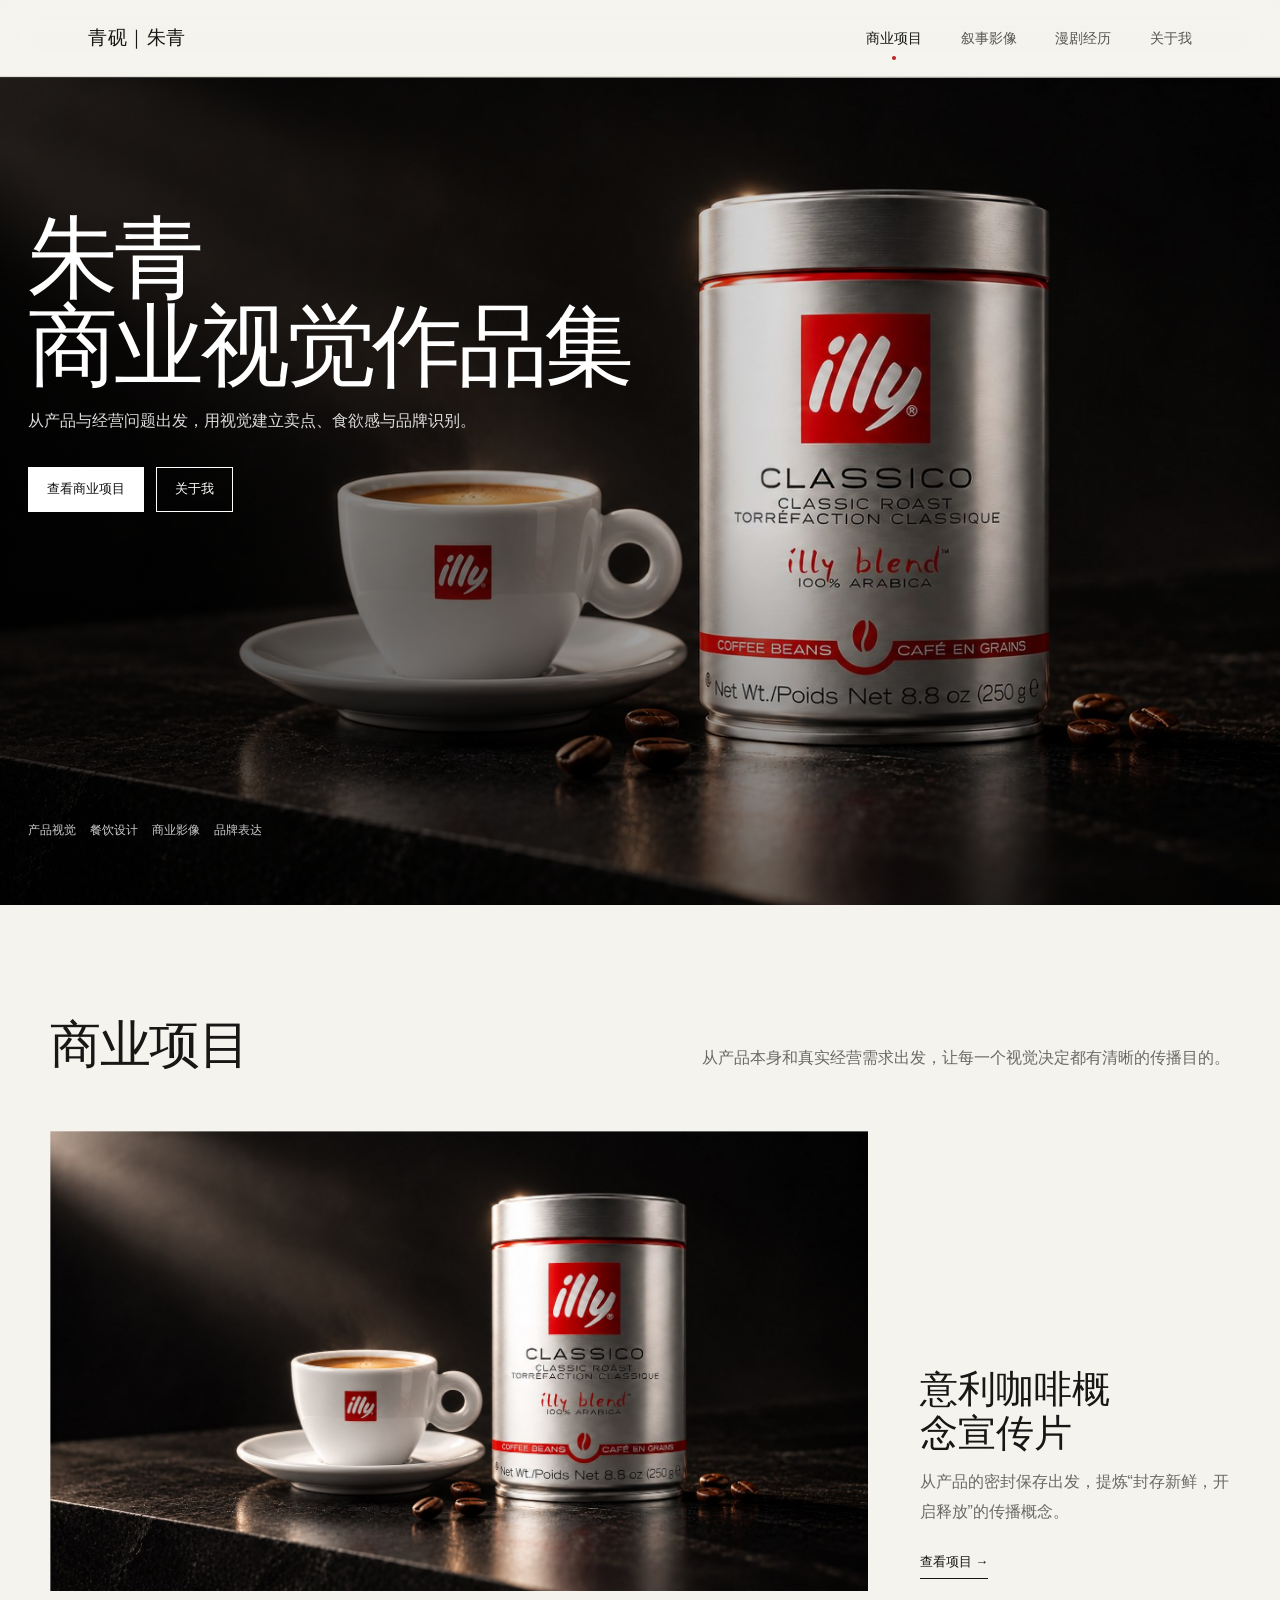
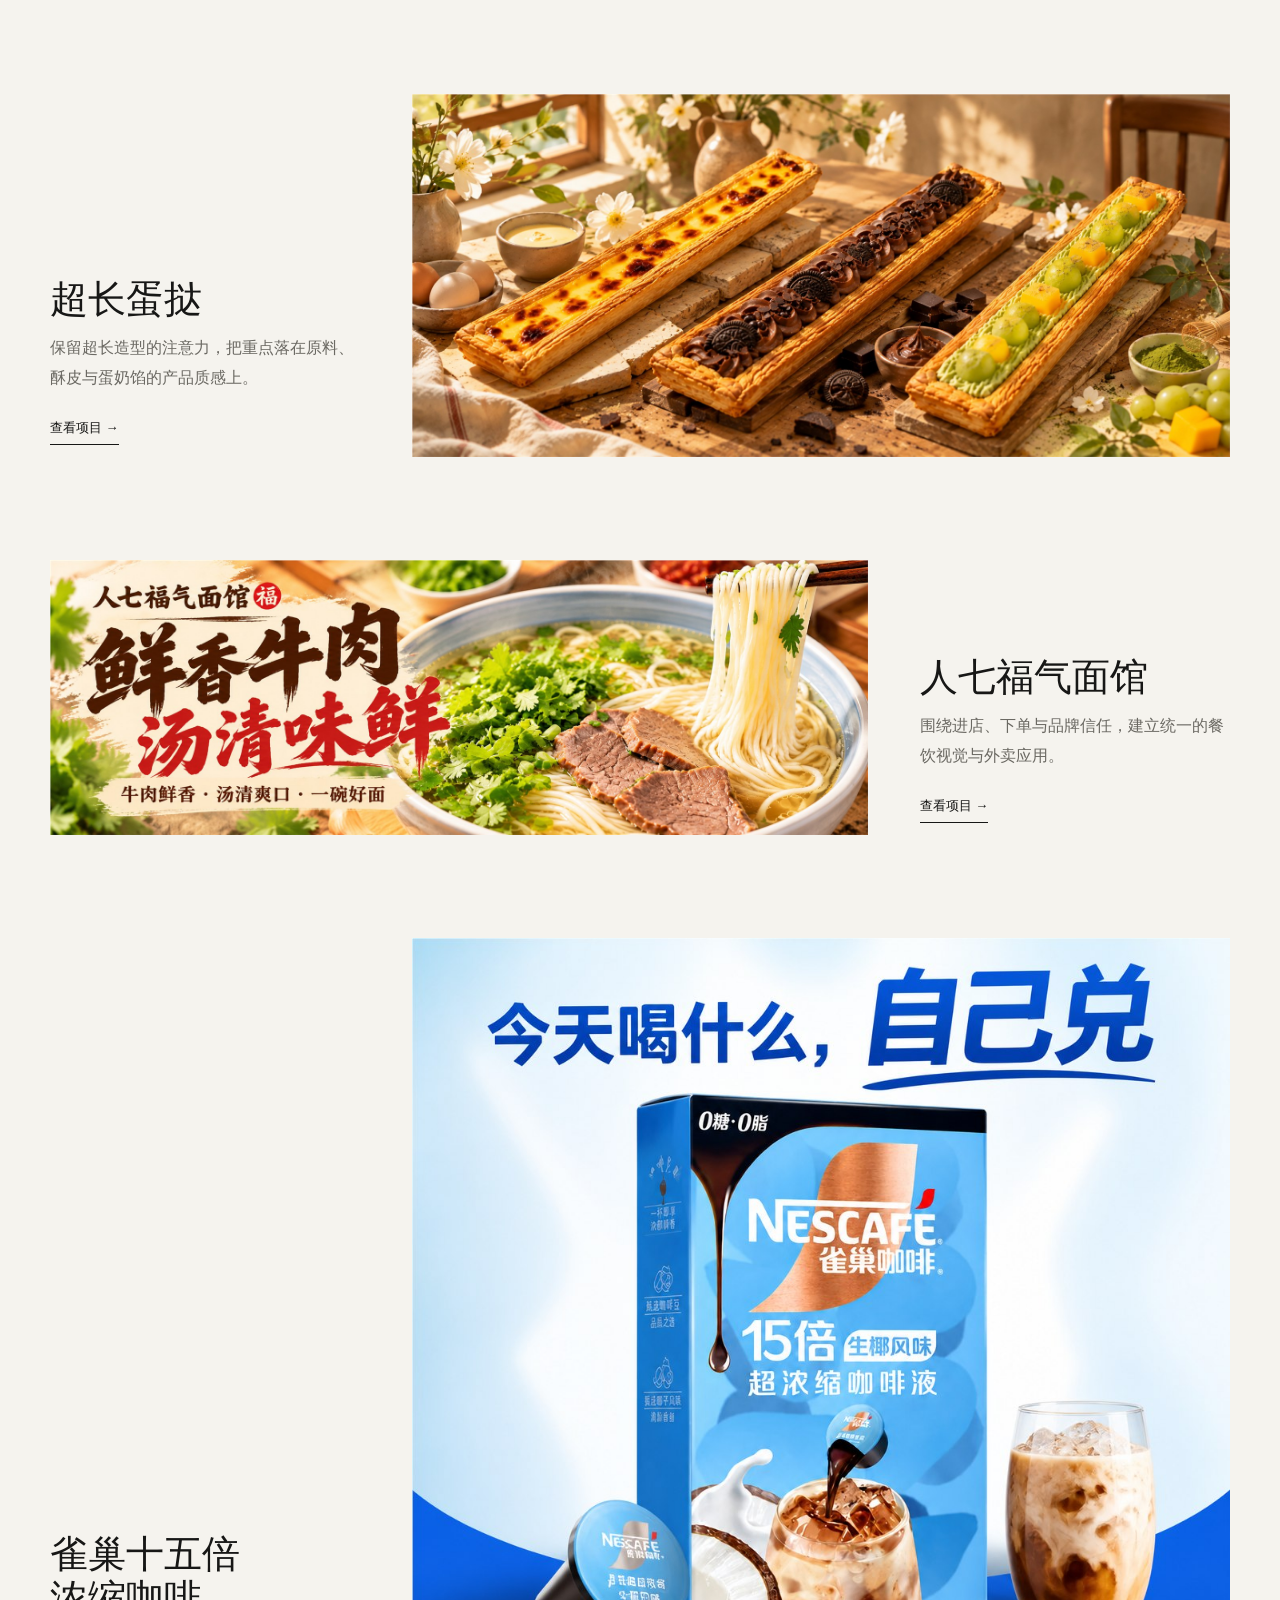
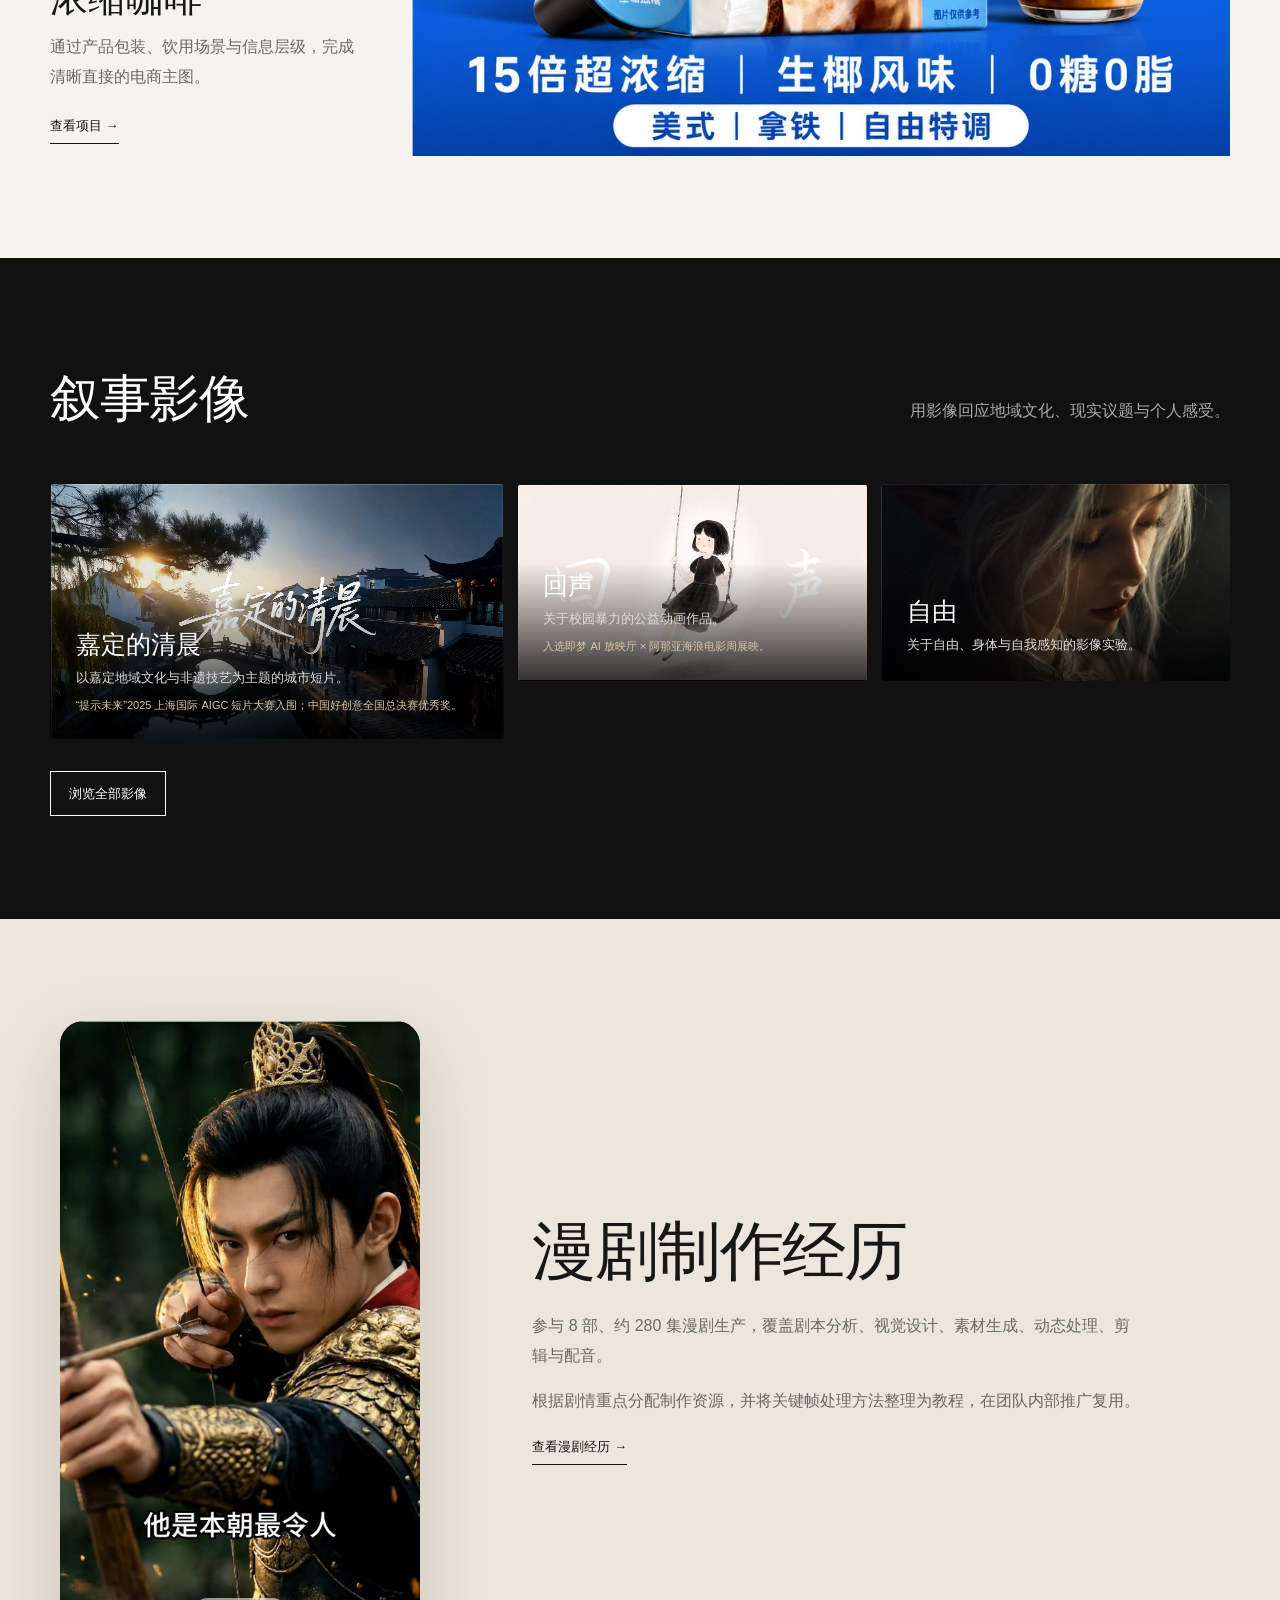
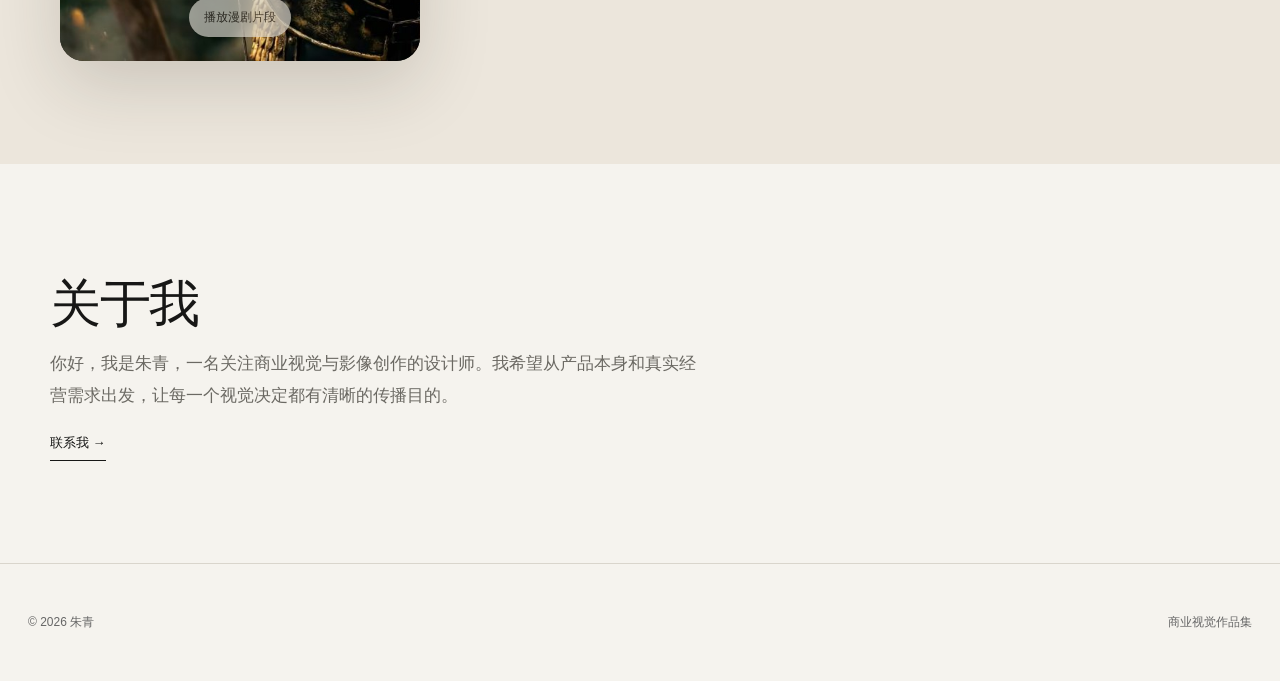
==== index.html @ 73ca5a1d "Optimize portfolio media loading and preserve full covers" ====
<!doctype html>
<html lang="zh-CN">
<head><meta charset="utf-8"><meta name="viewport" content="width=device-width,initial-scale=1"><meta name="description" content="朱青的商业视觉作品集"><title>朱青｜商业视觉作品集</title><link rel="stylesheet" href="assets/css/site.css"></head>
<body>
<header class="site-header"><nav class="nav"><a class="brand" href="index.html">青砚｜朱青</a><button class="menu-btn" aria-label="打开导航" aria-expanded="false">☰</button><div class="nav-links"><a aria-current="page" href="#work">商业项目</a><a href="films.html">叙事影像</a><a href="practice.html">漫剧经历</a><a href="about.html">关于我</a></div></nav></header>
<main>
<section class="hero"><div class="hero-media"><img src="assets/optimized/illy-hero.jpg" alt="意利咖啡概念宣传片"></div><div class="hero-inner"><div><h1>朱青<br>商业视觉作品集</h1><p>从产品与经营问题出发，用视觉建立卖点、食欲感与品牌识别。</p><div class="hero-actions"><a class="btn light" href="#work">查看商业项目</a><a class="btn" href="about.html">关于我</a></div></div><div class="hero-bottom"><div class="tags"><span>产品视觉</span><span>餐饮设计</span><span>商业影像</span><span>品牌表达</span></div></div></div></section>
<section class="section" id="work"><div class="section-inner"><div class="section-head"><div><h2>商业项目</h2></div><p class="section-intro">从产品本身和真实经营需求出发，让每一个视觉决定都有清晰的传播目的。</p></div><div class="project-list">
<article class="project-card"><a class="project-media" href="illy.html"><img src="assets/optimized/illy-hero.jpg" alt="意利咖啡概念宣传片"></a><div class="project-meta"><h3>意利咖啡概念宣传片</h3><p>从产品的密封保存出发，提炼“封存新鲜，开启释放”的传播概念。</p><a class="text-link" href="illy.html">查看项目 →</a></div></article>
<article class="project-card"><a class="project-media" href="tart.html"><img src="assets/optimized/tart-trio.jpg" alt="超长蛋挞三种口味"></a><div class="project-meta"><h3>超长蛋挞</h3><p>保留超长造型的注意力，把重点落在原料、酥皮与蛋奶馅的产品质感上。</p><a class="text-link" href="tart.html">查看项目 →</a></div></article>
<article class="project-card"><a class="project-media" href="noodle.html"><img src="assets/optimized/noodle-triptych.jpg" alt="人七福气面馆餐饮视觉"></a><div class="project-meta"><h3>人七福气面馆</h3><p>围绕进店、下单与品牌信任，建立统一的餐饮视觉与外卖应用。</p><a class="text-link" href="noodle.html">查看项目 →</a></div></article>
<article class="project-card"><a class="project-media" href="nescafe.html"><img src="assets/optimized/nescafe-final.jpg" alt="雀巢十五倍浓缩咖啡电商视觉"></a><div class="project-meta"><h3>雀巢十五倍浓缩咖啡</h3><p>通过产品包装、饮用场景与信息层级，完成清晰直接的电商主图。</p><a class="text-link" href="nescafe.html">查看项目 →</a></div></article>
</div></div></section>
<section class="section dark-section"><div class="section-inner"><div class="section-head"><div><h2>叙事影像</h2></div><p class="section-intro">用影像回应地域文化、现实议题与个人感受。</p></div><div class="film-grid">
<a class="film-card" href="jiading.html"><img src="assets/optimized/jiading-cover.jpg" alt="嘉定的清晨"><div class="film-copy"><h3>嘉定的清晨</h3><p>以嘉定地域文化与非遗技艺为主题的城市短片。</p><small>“提示未来”2025 上海国际 AIGC 短片大赛入围；中国好创意全国总决赛优秀奖。</small></div></a>
<a class="film-card" href="echo.html"><img src="assets/optimized/echo-cover.jpg" alt="回声"><div class="film-copy"><h3>回声</h3><p>关于校园暴力的公益动画作品。</p><small>入选即梦 AI 放映厅 × 阿那亚海浪电影周展映。</small></div></a>
<a class="film-card" href="freedom.html"><img src="assets/optimized/freedom-cover.jpg" alt="自由"><div class="film-copy"><h3>自由</h3><p>关于自由、身体与自我感知的影像实验。</p></div></a>
</div><div class="section-action"><a class="btn" href="films.html">浏览全部影像</a></div></div></section>
<section class="section drama-feature"><div class="section-inner drama-layout"><div class="vertical-video-card"><video preload="none" playsinline poster="assets/optimized/drama-poster.jpg" tabindex="0" role="button" aria-label="播放或暂停漫剧片段"><source src="assets/video/jiuzhou-demo.mp4" type="video/mp4"></video><span class="play-cue">播放漫剧片段</span></div><div class="drama-copy"><h2>漫剧制作经历</h2><p>参与 8 部、约 280 集漫剧生产，覆盖剧本分析、视觉设计、素材生成、动态处理、剪辑与配音。</p><p>根据剧情重点分配制作资源，并将关键帧处理方法整理为教程，在团队内部推广复用。</p><a class="text-link" href="practice.html">查看漫剧经历 →</a></div></div></section>
<section class="section about-teaser"><div class="section-inner"><h2>关于我</h2><p>你好，我是朱青，一名关注商业视觉与影像创作的设计师。我希望从产品本身和真实经营需求出发，让每一个视觉决定都有清晰的传播目的。</p><a class="text-link" href="about.html">联系我 →</a></div></section>
</main>
<footer class="site-footer"><div class="footer-inner"><span>© <span data-year></span> 朱青</span><span>商业视觉作品集</span></div></footer><script src="assets/js/site.js"></script>
</body></html>
---- assets/css/site.css ----
:root{--ink:#171716;--muted:#6b6963;--paper:#f5f3ee;--white:#fff;--line:#d9d5cc;--red:#ba1f24;--dark:#101010;--max:1360px;--serif:"Songti SC","Noto Serif SC",Georgia,serif;--sans:Inter,"Noto Sans SC","Microsoft YaHei",sans-serif}*{box-sizing:border-box}html{scroll-behavior:smooth}body{margin:0;background:var(--paper);color:var(--ink);font-family:var(--sans);line-height:1.65}img,video{display:block;max-width:100%}a{color:inherit;text-decoration:none}button{font:inherit}.site-header{position:sticky;top:0;z-index:50;background:rgba(245,243,238,.92);backdrop-filter:blur(14px);border-bottom:1px solid rgba(217,213,204,.8)}.nav{max-width:var(--max);height:72px;margin:auto;padding:0 28px;display:flex;align-items:center;justify-content:space-between}.brand{font-family:var(--serif);font-size:18px;letter-spacing:.02em}.nav-links{display:flex;align-items:center;gap:28px;font-size:13px}.nav-links a{color:#57554f}.nav-links a:hover,.nav-links a[aria-current=page]{color:var(--ink)}.menu-btn{display:none;border:0;background:none;font-size:22px}.hero{min-height:calc(100vh - 72px);position:relative;background:var(--dark);color:#fff;overflow:hidden}.hero-media{position:absolute;inset:0}.hero-media img{width:100%;height:100%;object-fit:cover}.hero-media:after{content:"";position:absolute;inset:0;background:linear-gradient(90deg,rgba(0,0,0,.76),rgba(0,0,0,.08) 68%),linear-gradient(0deg,rgba(0,0,0,.5),transparent 46%)}.hero-inner{position:relative;z-index:2;max-width:var(--max);min-height:calc(100vh - 72px);margin:auto;padding:120px 28px 64px;display:flex;flex-direction:column;justify-content:space-between}.eyebrow{font-size:11px;letter-spacing:.2em;text-transform:uppercase}.hero h1{max-width:760px;margin:18px 0 16px;font:500 clamp(46px,7vw,96px)/.98 var(--serif);letter-spacing:-.045em}.hero p{max-width:550px;margin:0;color:#ddd;font-size:16px}.hero-actions{display:flex;gap:12px;margin-top:32px}.btn{display:inline-flex;align-items:center;justify-content:center;min-height:45px;padding:0 18px;border:1px solid currentColor;font-size:13px}.btn.light{background:#fff;color:#111;border-color:#fff}.btn:hover{opacity:.78}.hero-bottom{display:flex;justify-content:space-between;align-items:end;gap:24px}.tags{display:flex;gap:14px;flex-wrap:wrap;color:#ccc;font-size:12px}.scroll-note{font-size:11px;letter-spacing:.16em}.section{padding:110px 28px}.section-inner{max-width:var(--max);margin:auto}.section-head{display:flex;justify-content:space-between;gap:30px;align-items:end;margin-bottom:48px}.section-kicker{font-size:11px;letter-spacing:.18em;text-transform:uppercase;color:var(--red)}.section h2{margin:10px 0 0;font:500 clamp(32px,4vw,58px)/1.08 var(--serif);letter-spacing:-.025em}.section-intro{max-width:520px;margin:0;color:var(--muted)}.project-list{display:grid;gap:80px}.project-card{display:grid;grid-template-columns:minmax(0,1.45fr) minmax(260px,.55fr);gap:34px;align-items:end}.project-card:nth-child(even){grid-template-columns:minmax(260px,.55fr) minmax(0,1.45fr)}.project-card:nth-child(even) .project-media{order:2}.project-media{position:relative;aspect-ratio:16/9;overflow:hidden;background:#ddd}.project-media img{width:100%;height:100%;object-fit:cover;transition:transform .7s ease}.project-card:hover img{transform:scale(1.018)}.project-meta{padding-bottom:12px}.project-num{font-size:12px;color:var(--red)}.project-meta h3{margin:10px 0 12px;font:500 clamp(27px,3vw,44px)/1.05 var(--serif)}.project-meta p{margin:0 0 20px;color:var(--muted)}.text-link{font-size:13px;border-bottom:1px solid;padding-bottom:4px}.dark-section{background:#111;color:#fff}.dark-section .section-intro,.dark-section .project-meta p{color:#aaa}.film-grid{display:grid;grid-template-columns:1.3fr 1fr 1fr;gap:14px}.film-card{position:relative;min-height:420px;overflow:hidden;background:#222}.film-card img{width:100%;height:100%;object-fit:cover;transition:transform .7s}.film-card:hover img{transform:scale(1.025)}.film-card:after{content:"";position:absolute;inset:0;background:linear-gradient(0deg,rgba(0,0,0,.8),transparent 60%)}.film-copy{position:absolute;z-index:2;left:24px;right:24px;bottom:22px}.film-copy span{font-size:10px;letter-spacing:.14em;color:#ccc}.film-copy h3{margin:7px 0 0;font:500 25px var(--serif)}.utility-grid{display:grid;grid-template-columns:1fr 1fr 1fr;gap:18px}.utility-card{min-height:280px;padding:30px;background:#fff;border:1px solid var(--line);display:flex;flex-direction:column;justify-content:space-between}.utility-card b{font-size:11px;color:var(--red);letter-spacing:.14em}.utility-card h3{font:500 28px/1.15 var(--serif);margin:18px 0}.utility-card p{color:var(--muted);font-size:14px}.site-footer{padding:48px 28px;border-top:1px solid var(--line)}.footer-inner{max-width:var(--max);margin:auto;display:flex;justify-content:space-between;gap:20px;color:#666;font-size:12px}.page-hero{padding:100px 28px 70px}.page-hero-inner{max-width:var(--max);margin:auto}.back{font-size:12px;color:var(--muted)}.page-hero h1{max-width:1000px;margin:28px 0 20px;font:500 clamp(46px,7vw,100px)/.96 var(--serif);letter-spacing:-.045em}.page-lead{max-width:700px;color:var(--muted);font-size:17px}.page-meta{display:flex;gap:30px;flex-wrap:wrap;margin-top:38px;padding-top:22px;border-top:1px solid var(--line);font-size:12px}.cover{max-width:var(--max);margin:0 auto 90px;padding:0 28px}.cover img{width:100%;max-height:82vh;object-fit:cover}.video-wrap{position:relative;background:#080808}.video-wrap video{width:100%;max-height:82vh;background:#000}.video-note{padding:12px 0;color:var(--muted);font-size:12px}.content{max-width:1120px;margin:auto;padding:0 28px 110px}.content-block{margin:0 0 90px}.content-block h2{margin:0 0 20px;font:500 clamp(28px,3vw,44px)/1.1 var(--serif)}.content-block>p{max-width:720px;color:var(--muted)}.image-wide{width:100%;margin-top:30px}.image-wide img{width:100%;height:auto}.image-grid{display:grid;grid-template-columns:1fr 1fr;gap:16px;margin-top:30px}.image-grid.three{grid-template-columns:repeat(3,1fr)}.image-grid figure{margin:0;background:#ebe8e1}.image-grid img{width:100%;height:100%;object-fit:cover}.image-grid figcaption{padding:10px 12px;color:#666;font-size:11px;background:var(--paper)}.portrait-grid img{aspect-ratio:3/4}.square-grid img{aspect-ratio:1}.mock-label{display:inline-block;margin:20px 0 0;padding:7px 10px;background:#ede7dc;color:#5a5144;font-size:11px}.showcase img{width:100%;height:auto}.project-nav{display:grid;grid-template-columns:1fr 1fr;border-top:1px solid var(--line)}.project-nav a{padding:32px 28px}.project-nav a:last-child{text-align:right;border-left:1px solid var(--line)}.project-nav small{display:block;color:var(--muted)}.project-nav strong{font:500 22px var(--serif)}.statement{padding:64px;background:#111;color:#fff}.statement p{max-width:850px;margin:0;font:500 clamp(28px,4vw,54px)/1.25 var(--serif)}.process-list{counter-reset:step}.process-step{counter-increment:step;display:grid;grid-template-columns:90px 1fr 1fr;gap:24px;padding:30px 0;border-top:1px solid var(--line)}.process-step:before{content:"0" counter(step);color:var(--red);font-size:12px}.process-step h3{margin:0;font:500 25px var(--serif)}.process-step p{margin:0;color:var(--muted)}.about-grid{display:grid;grid-template-columns:1.2fr .8fr;gap:80px}.contact-list{margin:0;padding:0;list-style:none}.contact-list li{padding:14px 0;border-top:1px solid var(--line);display:flex;justify-content:space-between;gap:20px}.qr{max-width:180px;margin-top:24px}.notice{padding:14px 16px;border-left:3px solid var(--red);background:#eee9df;color:#5d574e;font-size:13px}.lightbox{display:none;position:fixed;inset:0;z-index:100;background:rgba(0,0,0,.92);padding:34px;align-items:center;justify-content:center}.lightbox.open{display:flex}.lightbox img{max-width:95vw;max-height:90vh}.lightbox button{position:absolute;top:18px;right:24px;border:0;background:none;color:#fff;font-size:34px}.zoomable{cursor:zoom-in}.error-message{display:none;padding:24px;color:#fff;background:#511}.error-message.show{display:block}@media(max-width:900px){.nav{height:62px;padding:0 18px}.menu-btn{display:block}.nav-links{display:none;position:absolute;top:62px;left:0;right:0;padding:20px;background:var(--paper);border-bottom:1px solid var(--line);flex-direction:column;align-items:flex-start}.nav-links.open{display:flex}.hero,.hero-inner{min-height:calc(100svh - 62px)}.hero-inner{padding:82px 20px 32px}.hero h1{font-size:50px}.hero-bottom{align-items:flex-start;flex-direction:column}.section{padding:72px 20px}.section-head{display:block}.section-intro{margin-top:20px}.project-card,.project-card:nth-child(even){grid-template-columns:1fr;gap:18px}.project-card:nth-child(even) .project-media{order:0}.film-grid{grid-template-columns:1fr}.film-card{min-height:330px}.utility-grid{grid-template-columns:1fr}.page-hero{padding:66px 20px 48px}.page-hero h1{font-size:54px}.cover{padding:0 20px;margin-bottom:60px}.content{padding:0 20px 80px}.image-grid,.image-grid.three{grid-template-columns:1fr}.statement{padding:42px 24px}.process-step{grid-template-columns:48px 1fr}.process-step p{grid-column:2}.about-grid{grid-template-columns:1fr;gap:40px}.project-nav a{padding:24px 20px}.footer-inner{display:block}.footer-inner span{display:block;margin-top:8px}}
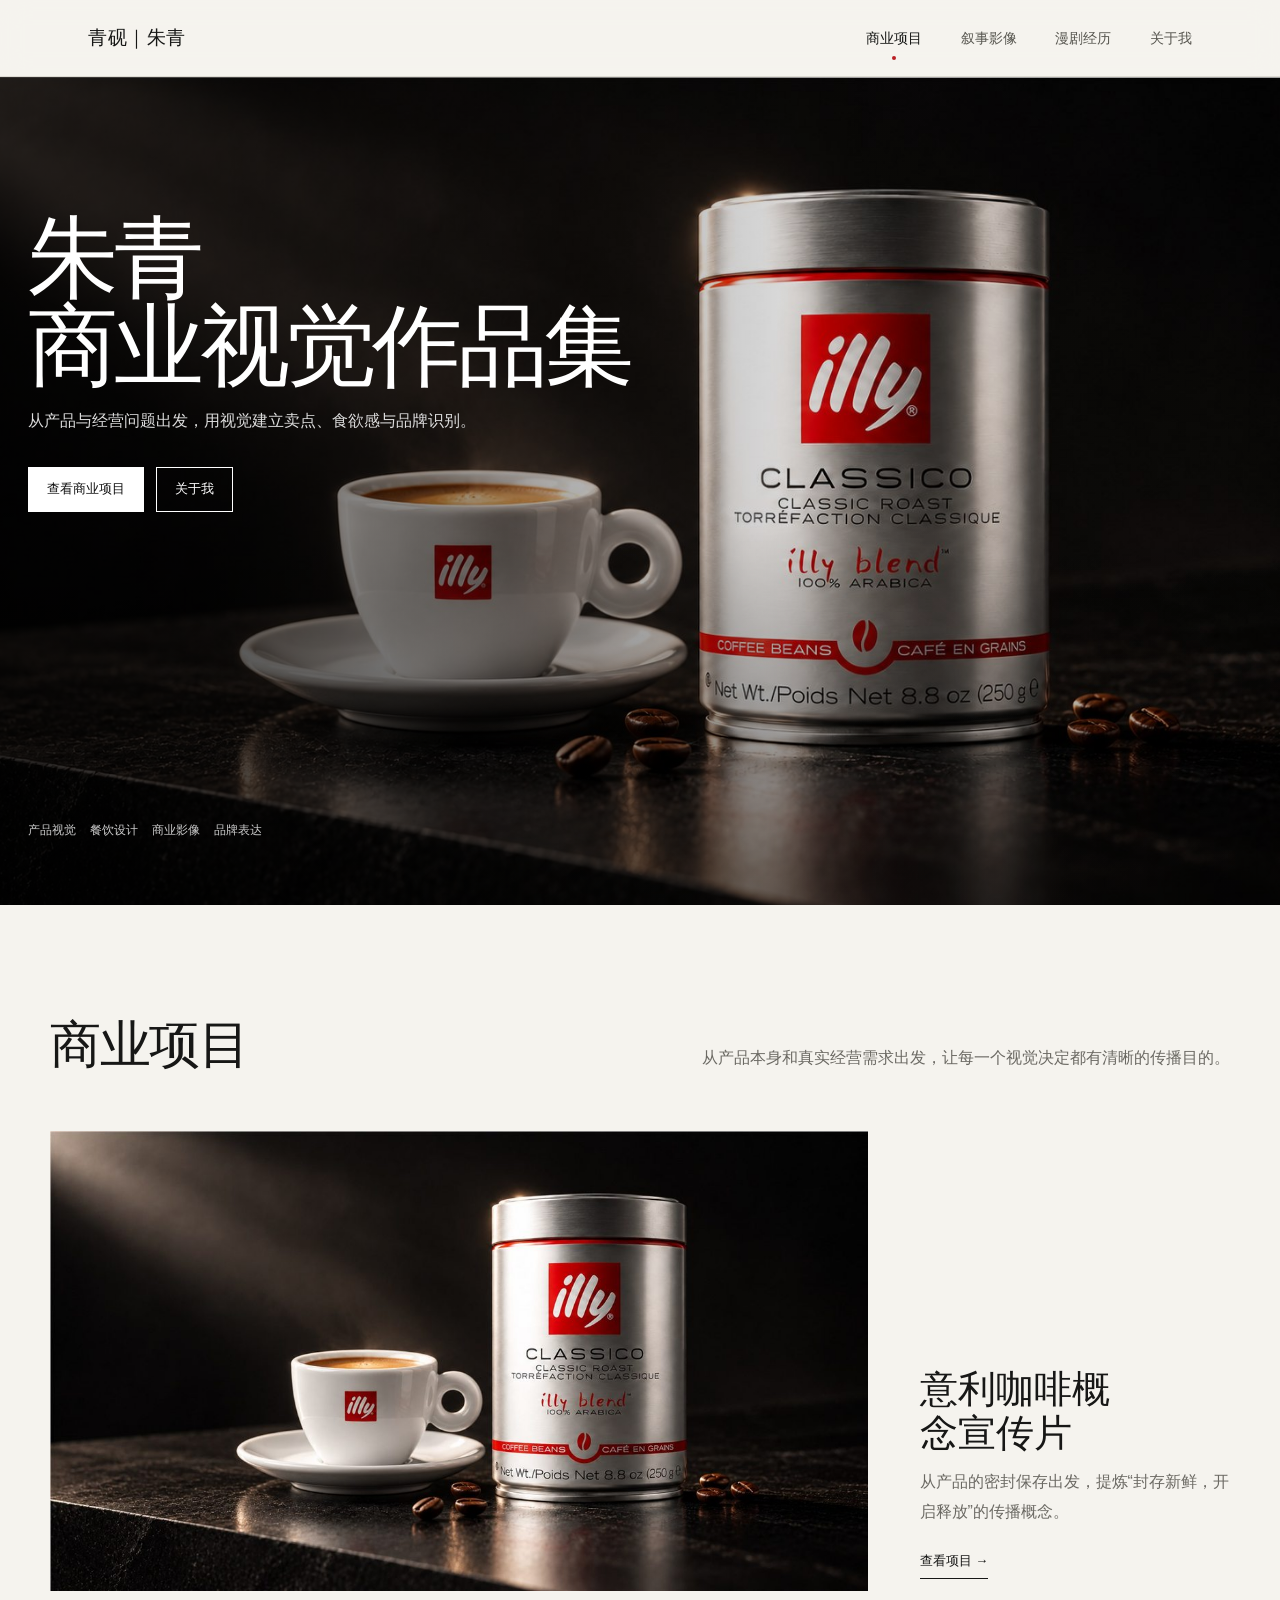
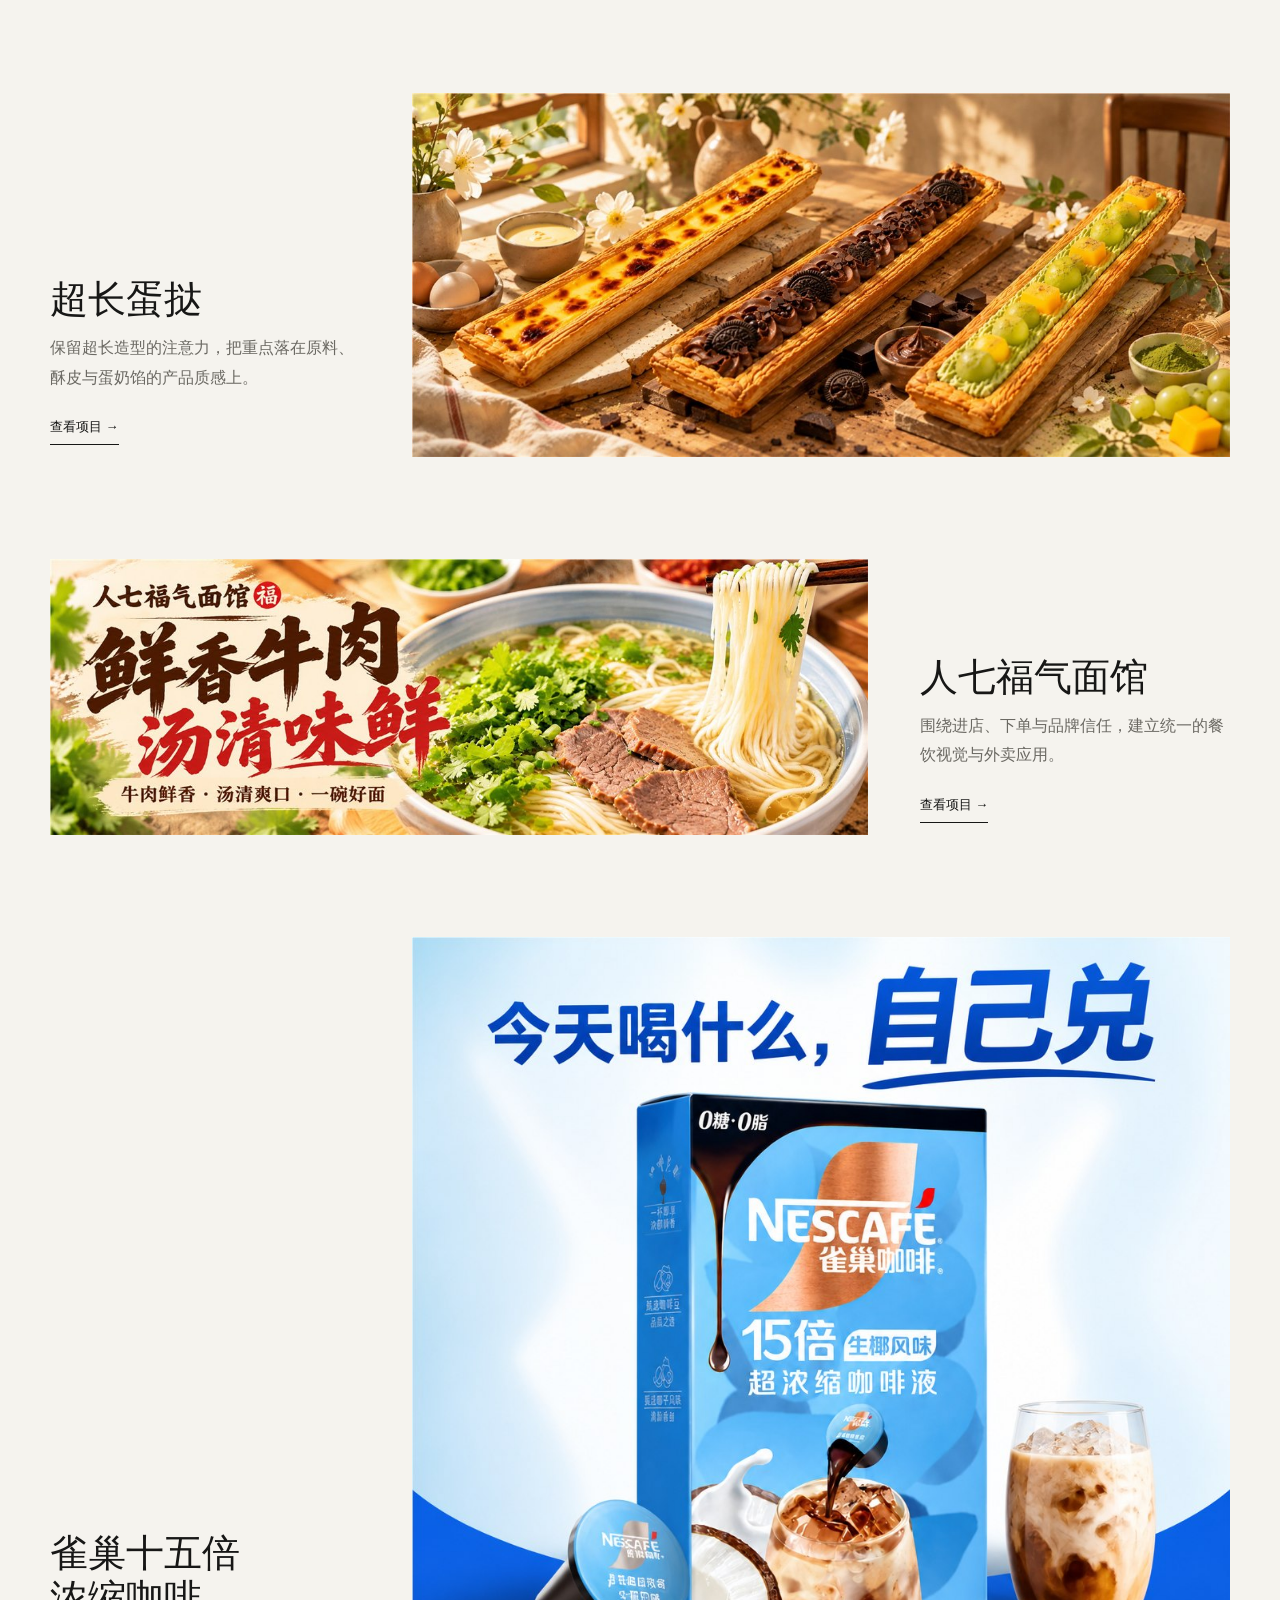
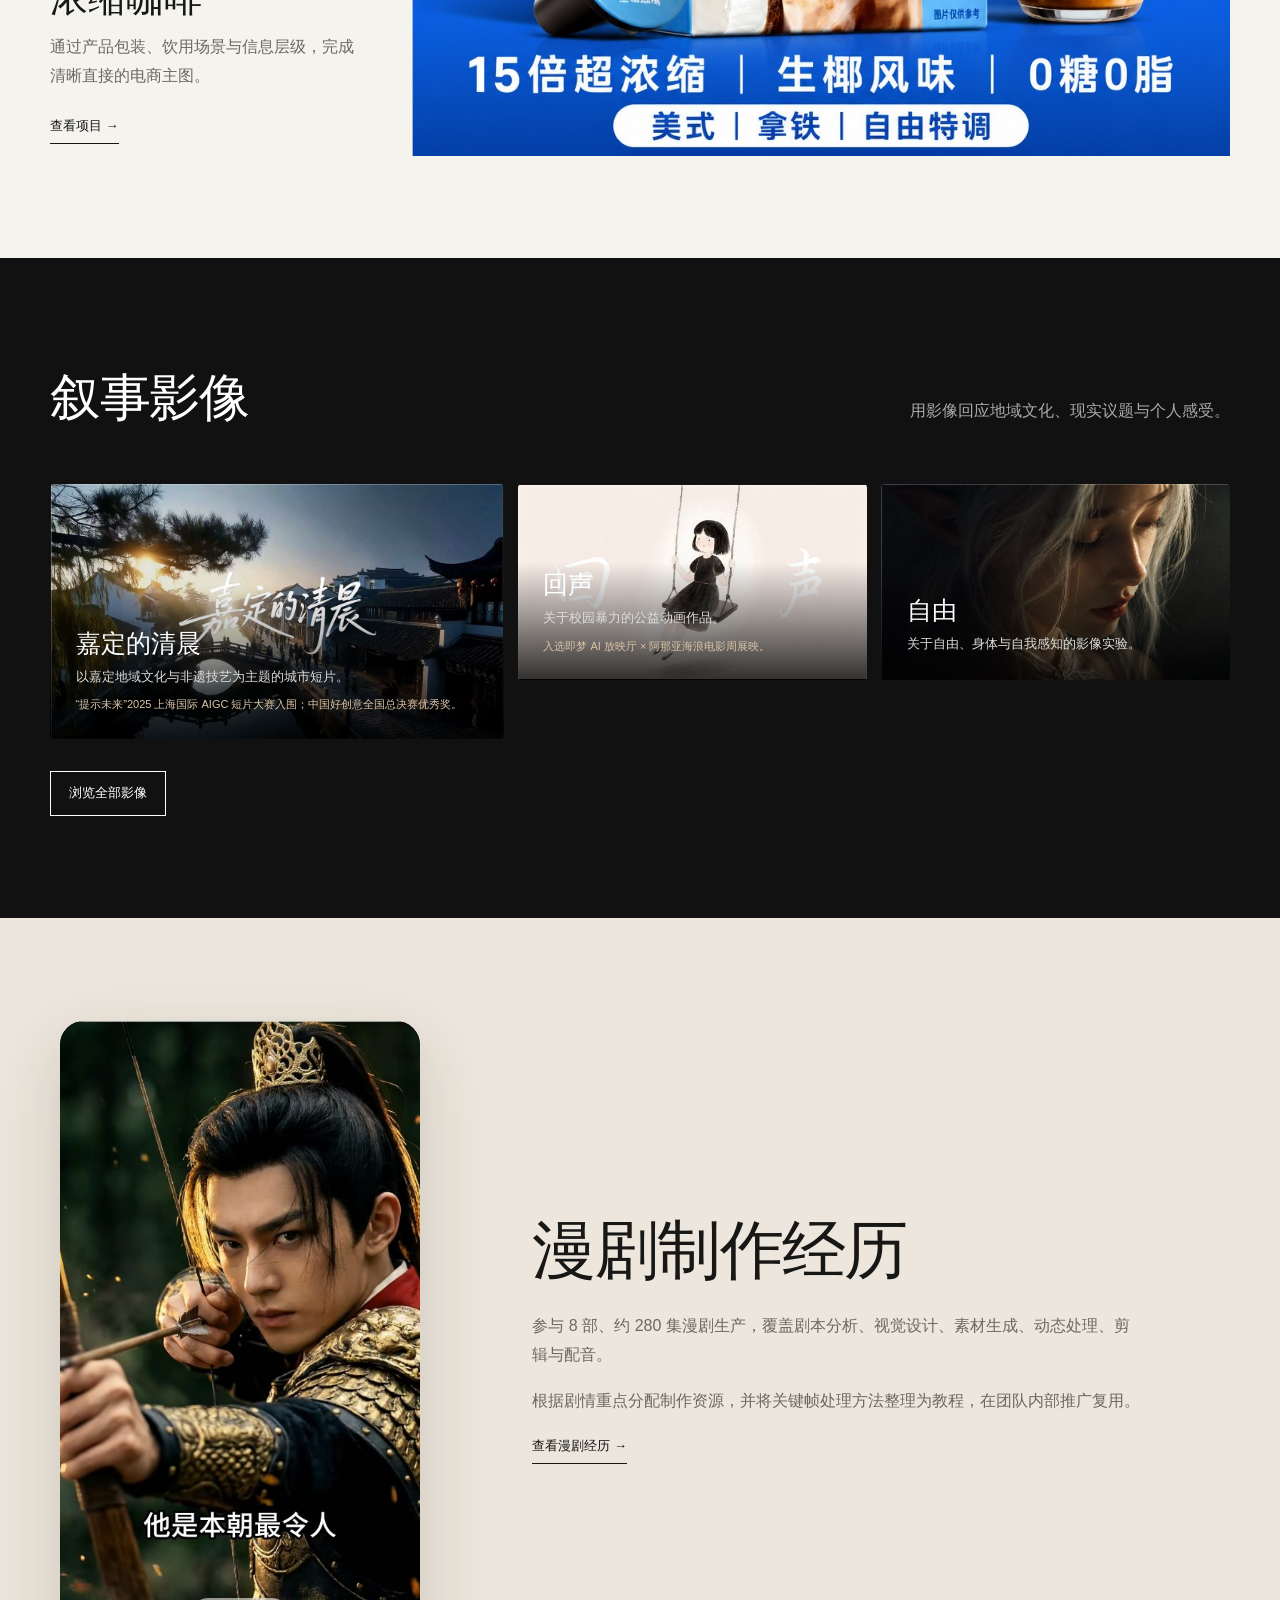
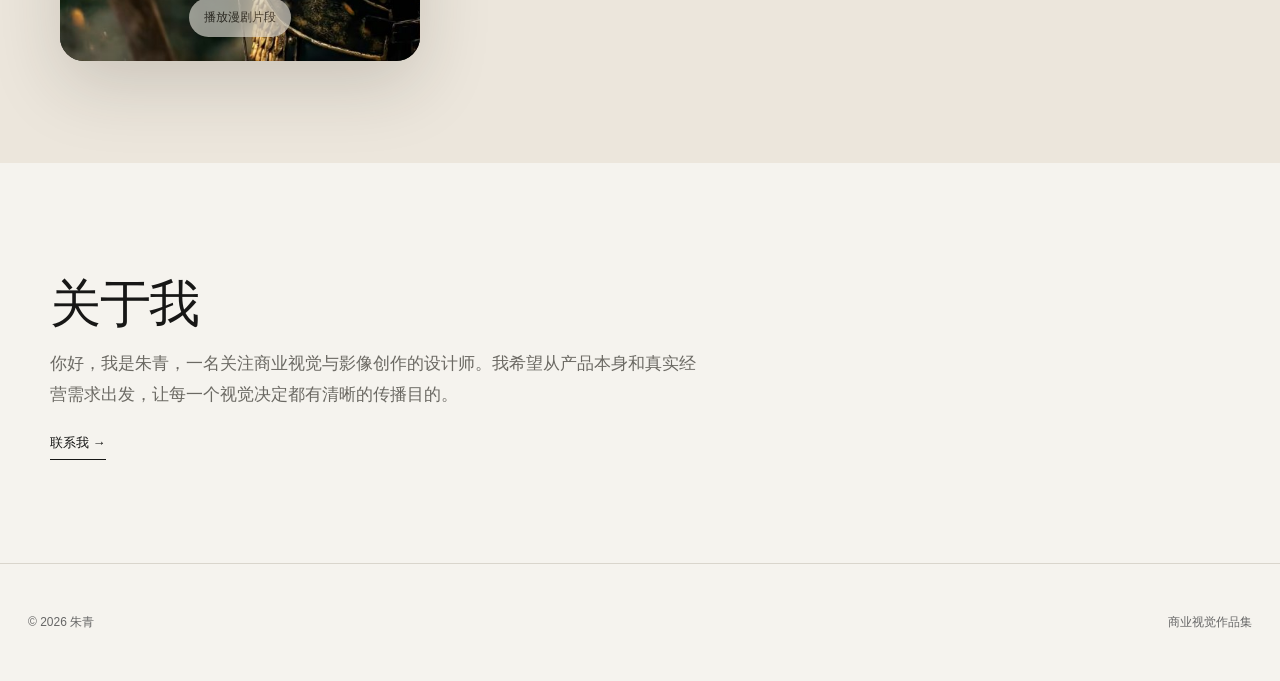
==== commit 9060a7f0: "Rebuild media loading with native responsive assets" ====
--- a/index.html
+++ b/index.html
@@ -1,23 +1,23 @@
 <!doctype html>
 <html lang="zh-CN">
-<head><meta charset="utf-8"><meta name="viewport" content="width=device-width,initial-scale=1"><meta name="description" content="朱青的商业视觉作品集"><title>朱青｜商业视觉作品集</title><link rel="stylesheet" href="assets/css/site.css"></head>
+<head><meta charset="utf-8"><meta name="viewport" content="width=device-width,initial-scale=1"><meta name="description" content="朱青的商业视觉作品集"><title>朱青｜商业视觉作品集</title><link rel="stylesheet" href="assets/css/site.css?v=20261020-native"><link rel="stylesheet" href="assets/css/final.css?v=20261020-native"></head>
 <body>
 <header class="site-header"><nav class="nav"><a class="brand" href="index.html">青砚｜朱青</a><button class="menu-btn" aria-label="打开导航" aria-expanded="false">☰</button><div class="nav-links"><a aria-current="page" href="#work">商业项目</a><a href="films.html">叙事影像</a><a href="practice.html">漫剧经历</a><a href="about.html">关于我</a></div></nav></header>
 <main>
-<section class="hero"><div class="hero-media"><img src="assets/optimized/illy-hero.jpg" alt="意利咖啡概念宣传片"></div><div class="hero-inner"><div><h1>朱青<br>商业视觉作品集</h1><p>从产品与经营问题出发，用视觉建立卖点、食欲感与品牌识别。</p><div class="hero-actions"><a class="btn light" href="#work">查看商业项目</a><a class="btn" href="about.html">关于我</a></div></div><div class="hero-bottom"><div class="tags"><span>产品视觉</span><span>餐饮设计</span><span>商业影像</span><span>品牌表达</span></div></div></div></section>
+<section class="hero"><div class="hero-media"><img src="assets/optimized/illy-hero.jpg" srcset="assets/responsive/illy-hero-640.jpg 640w, assets/responsive/illy-hero-1200.jpg 1200w, assets/optimized/illy-hero.jpg 1672w" sizes="100vw" width="1672" height="941" loading="eager" decoding="async" fetchpriority="high" alt="意利咖啡概念宣传片"></div><div class="hero-inner"><div><h1>朱青<br>商业视觉作品集</h1><p>从产品与经营问题出发，用视觉建立卖点、食欲感与品牌识别。</p><div class="hero-actions"><a class="btn light" href="#work">查看商业项目</a><a class="btn" href="about.html">关于我</a></div></div><div class="hero-bottom"><div class="tags"><span>产品视觉</span><span>餐饮设计</span><span>商业影像</span><span>品牌表达</span></div></div></div></section>
 <section class="section" id="work"><div class="section-inner"><div class="section-head"><div><h2>商业项目</h2></div><p class="section-intro">从产品本身和真实经营需求出发，让每一个视觉决定都有清晰的传播目的。</p></div><div class="project-list">
-<article class="project-card"><a class="project-media" href="illy.html"><img src="assets/optimized/illy-hero.jpg" alt="意利咖啡概念宣传片"></a><div class="project-meta"><h3>意利咖啡概念宣传片</h3><p>从产品的密封保存出发，提炼“封存新鲜，开启释放”的传播概念。</p><a class="text-link" href="illy.html">查看项目 →</a></div></article>
-<article class="project-card"><a class="project-media" href="tart.html"><img src="assets/optimized/tart-trio.jpg" alt="超长蛋挞三种口味"></a><div class="project-meta"><h3>超长蛋挞</h3><p>保留超长造型的注意力，把重点落在原料、酥皮与蛋奶馅的产品质感上。</p><a class="text-link" href="tart.html">查看项目 →</a></div></article>
-<article class="project-card"><a class="project-media" href="noodle.html"><img src="assets/optimized/noodle-triptych.jpg" alt="人七福气面馆餐饮视觉"></a><div class="project-meta"><h3>人七福气面馆</h3><p>围绕进店、下单与品牌信任，建立统一的餐饮视觉与外卖应用。</p><a class="text-link" href="noodle.html">查看项目 →</a></div></article>
-<article class="project-card"><a class="project-media" href="nescafe.html"><img src="assets/optimized/nescafe-final.jpg" alt="雀巢十五倍浓缩咖啡电商视觉"></a><div class="project-meta"><h3>雀巢十五倍浓缩咖啡</h3><p>通过产品包装、饮用场景与信息层级，完成清晰直接的电商主图。</p><a class="text-link" href="nescafe.html">查看项目 →</a></div></article>
+<article class="project-card"><a class="project-media" href="illy.html"><img loading="lazy" decoding="async" width="1672" height="941" src="assets/optimized/illy-hero.jpg" srcset="assets/responsive/illy-hero-640.jpg 640w, assets/responsive/illy-hero-1200.jpg 1200w, assets/optimized/illy-hero.jpg 1672w" sizes="(max-width: 900px) calc(100vw - 40px), 1120px" alt="意利咖啡概念宣传片"></a><div class="project-meta"><h3>意利咖啡概念宣传片</h3><p>从产品的密封保存出发，提炼“封存新鲜，开启释放”的传播概念。</p><a class="text-link" href="illy.html">查看项目 →</a></div></article>
+<article class="project-card"><a class="project-media" href="tart.html"><img loading="lazy" decoding="async" width="1800" height="800" src="assets/optimized/tart-trio.jpg" srcset="assets/responsive/tart-trio-640.jpg 640w, assets/responsive/tart-trio-1200.jpg 1200w, assets/optimized/tart-trio.jpg 1800w" sizes="(max-width: 900px) calc(100vw - 40px), 1120px" alt="超长蛋挞三种口味"></a><div class="project-meta"><h3>超长蛋挞</h3><p>保留超长造型的注意力，把重点落在原料、酥皮与蛋奶馅的产品质感上。</p><a class="text-link" href="tart.html">查看项目 →</a></div></article>
+<article class="project-card"><a class="project-media" href="noodle.html"><img loading="lazy" decoding="async" width="1800" height="606" src="assets/optimized/noodle-triptych.jpg" srcset="assets/responsive/noodle-triptych-640.jpg 640w, assets/responsive/noodle-triptych-1200.jpg 1200w, assets/optimized/noodle-triptych.jpg 1800w" sizes="(max-width: 900px) calc(100vw - 40px), 1120px" alt="人七福气面馆餐饮视觉"></a><div class="project-meta"><h3>人七福气面馆</h3><p>围绕进店、下单与品牌信任，建立统一的餐饮视觉与外卖应用。</p><a class="text-link" href="noodle.html">查看项目 →</a></div></article>
+<article class="project-card"><a class="project-media" href="nescafe.html"><img loading="lazy" decoding="async" width="1024" height="1024" src="assets/optimized/nescafe-final.jpg" srcset="assets/responsive/nescafe-final-640.jpg 640w, assets/optimized/nescafe-final.jpg 1024w" sizes="(max-width: 900px) calc(100vw - 40px), 1120px" alt="雀巢十五倍浓缩咖啡电商视觉"></a><div class="project-meta"><h3>雀巢十五倍浓缩咖啡</h3><p>通过产品包装、饮用场景与信息层级，完成清晰直接的电商主图。</p><a class="text-link" href="nescafe.html">查看项目 →</a></div></article>
 </div></div></section>
 <section class="section dark-section"><div class="section-inner"><div class="section-head"><div><h2>叙事影像</h2></div><p class="section-intro">用影像回应地域文化、现实议题与个人感受。</p></div><div class="film-grid">
-<a class="film-card" href="jiading.html"><img src="assets/optimized/jiading-cover.jpg" alt="嘉定的清晨"><div class="film-copy"><h3>嘉定的清晨</h3><p>以嘉定地域文化与非遗技艺为主题的城市短片。</p><small>“提示未来”2025 上海国际 AIGC 短片大赛入围；中国好创意全国总决赛优秀奖。</small></div></a>
-<a class="film-card" href="echo.html"><img src="assets/optimized/echo-cover.jpg" alt="回声"><div class="film-copy"><h3>回声</h3><p>关于校园暴力的公益动画作品。</p><small>入选即梦 AI 放映厅 × 阿那亚海浪电影周展映。</small></div></a>
-<a class="film-card" href="freedom.html"><img src="assets/optimized/freedom-cover.jpg" alt="自由"><div class="film-copy"><h3>自由</h3><p>关于自由、身体与自我感知的影像实验。</p></div></a>
+<a class="film-card" href="jiading.html"><img loading="lazy" decoding="async" width="1800" height="1017" src="assets/optimized/jiading-cover.jpg" srcset="assets/responsive/jiading-cover-640.jpg 640w, assets/responsive/jiading-cover-1200.jpg 1200w, assets/optimized/jiading-cover.jpg 1800w" sizes="(max-width: 900px) calc(100vw - 40px), 1120px" alt="嘉定的清晨"><div class="film-copy"><h3>嘉定的清晨</h3><p>以嘉定地域文化与非遗技艺为主题的城市短片。</p><small>“提示未来”2025 上海国际 AIGC 短片大赛入围；中国好创意全国总决赛优秀奖。</small></div></a>
+<a class="film-card" href="echo.html"><img loading="lazy" decoding="async" width="1271" height="708" src="assets/optimized/echo-cover.jpg" srcset="assets/responsive/echo-cover-640.jpg 640w, assets/responsive/echo-cover-1200.jpg 1200w, assets/optimized/echo-cover.jpg 1271w" sizes="(max-width: 900px) calc(100vw - 40px), 1120px" alt="回声"><div class="film-copy"><h3>回声</h3><p>关于校园暴力的公益动画作品。</p><small>入选即梦 AI 放映厅 × 阿那亚海浪电影周展映。</small></div></a>
+<a class="film-card" href="freedom.html"><img loading="lazy" decoding="async" width="1672" height="941" src="assets/optimized/freedom-cover.jpg" srcset="assets/responsive/freedom-cover-640.jpg 640w, assets/responsive/freedom-cover-1200.jpg 1200w, assets/optimized/freedom-cover.jpg 1672w" sizes="(max-width: 900px) calc(100vw - 40px), 1120px" alt="自由"><div class="film-copy"><h3>自由</h3><p>关于自由、身体与自我感知的影像实验。</p></div></a>
 </div><div class="section-action"><a class="btn" href="films.html">浏览全部影像</a></div></div></section>
-<section class="section drama-feature"><div class="section-inner drama-layout"><div class="vertical-video-card"><video preload="none" playsinline poster="assets/optimized/drama-poster.jpg" tabindex="0" role="button" aria-label="播放或暂停漫剧片段"><source src="assets/video/jiuzhou-demo.mp4" type="video/mp4"></video><span class="play-cue">播放漫剧片段</span></div><div class="drama-copy"><h2>漫剧制作经历</h2><p>参与 8 部、约 280 集漫剧生产，覆盖剧本分析、视觉设计、素材生成、动态处理、剪辑与配音。</p><p>根据剧情重点分配制作资源，并将关键帧处理方法整理为教程，在团队内部推广复用。</p><a class="text-link" href="practice.html">查看漫剧经历 →</a></div></div></section>
+<section class="section drama-feature"><div class="section-inner drama-layout"><div class="vertical-video-card"><video width="1080" height="1920" loading="lazy" preload="none" playsinline poster="assets/optimized/drama-poster.jpg" tabindex="0" role="button" aria-label="播放或暂停漫剧片段"><source data-src="assets/video/jiuzhou-demo.mp4" type="video/mp4"></video><span class="play-cue">播放漫剧片段</span></div><div class="drama-copy"><h2>漫剧制作经历</h2><p>参与 8 部、约 280 集漫剧生产，覆盖剧本分析、视觉设计、素材生成、动态处理、剪辑与配音。</p><p>根据剧情重点分配制作资源，并将关键帧处理方法整理为教程，在团队内部推广复用。</p><a class="text-link" href="practice.html">查看漫剧经历 →</a></div></div></section>
 <section class="section about-teaser"><div class="section-inner"><h2>关于我</h2><p>你好，我是朱青，一名关注商业视觉与影像创作的设计师。我希望从产品本身和真实经营需求出发，让每一个视觉决定都有清晰的传播目的。</p><a class="text-link" href="about.html">联系我 →</a></div></section>
 </main>
-<footer class="site-footer"><div class="footer-inner"><span>© <span data-year></span> 朱青</span><span>商业视觉作品集</span></div></footer><script src="assets/js/site.js"></script>
+<footer class="site-footer"><div class="footer-inner"><span>© <span data-year></span> 朱青</span><span>商业视觉作品集</span></div></footer><script src="assets/js/site.js?v=20261020-native"></script>
 </body></html>
--- a/assets/css/final.css
+++ b/assets/css/final.css
@@ -0,0 +1,117 @@
+body.dark-section .site-header{color:var(--ink)}
+.project-media,.cover,.image-wide,.image-grid figure,.showcase,.vertical-video-card{background:#e8e3da}
+.hero-media,.film-card{background:#171512}
+.brand,.nav-links a,.text-link,.btn,.project-card,.film-card,.project-nav a,.vertical-video-card{transition:color .45s ease,background-color .45s ease,border-color .45s ease,box-shadow .55s ease,transform .55s cubic-bezier(.2,.7,.2,1),opacity .45s ease}
+.project-media img,.film-card img{transition:transform .7s cubic-bezier(.2,.7,.2,1),filter .7s ease}
+.project-media{aspect-ratio:auto;background:transparent}
+.project-media img{width:100%;height:auto;object-fit:contain}
+.project-card:hover .project-media{box-shadow:0 22px 60px rgba(38,30,19,.14)}
+.project-card:hover .project-media img,.film-card:hover img{transform:scale(1.018);filter:brightness(1.045)}
+.project-card:hover h3,.text-link:hover,.nav-links a:hover{color:var(--red)}
+.text-link{position:relative;display:inline-flex;gap:8px;padding-bottom:5px}
+.text-link:after{content:"";position:absolute;left:0;bottom:0;width:100%;height:1px;background:currentColor;transform:scaleX(0);transform-origin:left;transition:transform .45s ease}
+.text-link:hover{transform:translateX(3px)}
+.text-link:hover:after{transform:scaleX(1)}
+.nav-links a{position:relative}
+.nav-links a:after{content:"";position:absolute;left:50%;bottom:-10px;width:4px;height:4px;border-radius:50%;background:var(--red);transform:translateX(-50%) scale(0);transition:transform .35s ease}
+.nav-links a:hover:after,.nav-links a[aria-current=page]:after{transform:translateX(-50%) scale(1)}
+.btn:hover{opacity:1;transform:translateY(-2px);box-shadow:0 10px 28px rgba(0,0,0,.12)}
+.film-card{aspect-ratio:16/9;min-height:0;border-radius:4px;background:#171512}
+.film-card img{position:absolute;inset:0;object-fit:contain}
+.film-copy p{margin:8px 0 0;max-width:390px;color:#ddd;font-size:13px;line-height:1.55}
+.film-copy small{display:block;margin-top:10px;color:#dcc4a6;font-size:11px;line-height:1.45}
+.film-card:hover .film-copy{transform:translateY(-3px)}
+.film-copy{transition:transform .5s ease}
+.section-action{margin-top:32px}
+.films-list{padding-top:0}
+.films-list .film-grid{grid-template-columns:repeat(2,minmax(0,1fr))}
+.films-list .film-card{aspect-ratio:16/10}
+.cover img{height:auto;max-height:none;object-fit:contain}
+.image-grid figure{min-width:0}
+.image-grid img{height:auto;object-fit:contain}
+.image-grid.square-grid img,.square-grid img{aspect-ratio:1;object-fit:cover}
+.image-grid.portrait-grid img,.portrait-grid img{aspect-ratio:3/4;object-fit:cover}
+.award-list{display:flex;flex-wrap:wrap;gap:10px;margin-top:28px}
+.award-list span{padding:9px 13px;border:1px solid var(--line);border-radius:999px;color:#5f574d;font-size:12px;background:rgba(255,255,255,.45)}
+.project-summary{max-width:780px;margin:0;font:500 clamp(24px,3vw,40px)/1.45 var(--serif)}
+.drama-feature{background:#ece6dc}
+.drama-layout{display:grid;grid-template-columns:minmax(260px,380px) minmax(0,1fr);gap:clamp(48px,8vw,120px);align-items:center}
+.vertical-video-card{position:relative;width:100%;max-width:360px;aspect-ratio:9/16;margin:auto;border-radius:24px;overflow:hidden;background:#171512;box-shadow:0 24px 70px rgba(44,35,24,.17)}
+.vertical-video-card:hover{transform:translateY(-5px);box-shadow:0 32px 86px rgba(44,35,24,.24)}
+.vertical-video-card video{width:100%;height:100%;object-fit:cover;background:#e6dfd4;cursor:pointer}
+.vertical-video-card video:focus-visible{outline:2px solid #a6322b;outline-offset:-5px}
+.play-cue{position:absolute;left:50%;bottom:24px;transform:translateX(-50%);padding:9px 15px;border-radius:999px;background:rgba(246,242,234,.82);backdrop-filter:blur(12px);color:#332d27;font-size:12px;white-space:nowrap;pointer-events:none;opacity:.72;transition:opacity .4s ease,transform .4s ease}
+.vertical-video-card:hover .play-cue{opacity:1;transform:translateX(-50%) translateY(-3px)}
+.vertical-video-card.is-playing .play-cue{opacity:0}
+.drama-copy h2{margin:0 0 26px;font:500 clamp(38px,5vw,68px)/1.05 var(--serif)}
+.drama-copy p{max-width:680px;color:var(--muted);font-size:16px}
+.compact-steps{display:flex;flex-wrap:wrap;gap:10px;margin-top:30px}
+.compact-steps span{padding:8px 13px;border-radius:999px;background:#eee8de;color:#5f574e;font-size:12px}
+.drama-detail{max-width:1180px}
+.about-teaser p{max-width:760px;color:var(--muted);font-size:17px}
+.project-nav a:hover{background:#ebe6dc}
+.project-nav a:first-child:hover{transform:translateX(-3px)}
+.project-nav a:last-child:hover{transform:translateX(3px)}
+@media(max-width:900px){.film-card{aspect-ratio:16/9}.films-list .film-grid{grid-template-columns:1fr}.films-list .film-card{aspect-ratio:16/9}.hero h1{max-width:340px;font-size:clamp(40px,12vw,48px);line-height:1.02}.hero p{max-width:330px}.hero-actions{flex-wrap:wrap}.drama-layout{grid-template-columns:1fr;gap:44px}.vertical-video-card{max-width:300px;border-radius:20px}.drama-copy{text-align:left}.award-list{display:grid}.film-copy p{font-size:12px}}
+
+/* 2026-10-20 typography and spacing refinement */
+:root{--reading:38em;--content:1180px;--space-section:clamp(76px,8vw,124px);--space-block:clamp(72px,8vw,116px)}
+html{font-size:16px}
+body{font-size:1rem;line-height:1.75;text-rendering:optimizeLegibility;-webkit-font-smoothing:antialiased}
+h1,h2,h3,.project-nav strong{line-break:strict;text-wrap:balance;word-break:normal;overflow-wrap:normal}
+p,.page-lead,.section-intro,.film-copy small{line-break:strict;text-wrap:pretty;word-break:normal;overflow-wrap:break-word}
+.nav{max-width:var(--content);height:76px;padding-inline:clamp(22px,3vw,40px)}
+.nav-links{gap:clamp(24px,3vw,40px);font-size:14px}
+.brand{font-size:19px;white-space:nowrap}
+.page-hero{padding:clamp(76px,8vw,116px) clamp(22px,4vw,48px) clamp(54px,6vw,84px)}
+.page-hero-inner{max-width:var(--content)}
+.page-hero h1{max-width:12em;margin:30px 0 24px;font-size:clamp(44px,5.7vw,78px);line-height:1.08;letter-spacing:-.025em}
+.page-hero h1 br{display:none}
+.page-lead{max-width:var(--reading);margin:0;font-size:clamp(16px,1.35vw,19px);line-height:1.8}
+.page-meta{gap:12px 26px;margin-top:34px;padding-top:20px;line-height:1.5}
+.cover{max-width:var(--content);margin:0 auto var(--space-section);padding-inline:clamp(22px,4vw,48px)}
+.cover img{max-height:none;border-radius:2px}
+.content{max-width:var(--content);padding:0 clamp(22px,4vw,48px) var(--space-section)}
+.content-block{margin-bottom:var(--space-block)}
+.content-block:last-child{margin-bottom:0}
+.content-block h2{max-width:14em;margin:0 0 22px;font-size:clamp(30px,3.2vw,46px);line-height:1.18;letter-spacing:-.018em}
+.content-block>p{max-width:var(--reading);margin:0 0 34px;font-size:16px;line-height:1.9}
+.image-wide{margin-top:38px}
+.image-grid{gap:clamp(18px,2vw,28px);margin-top:38px;align-items:start}
+.image-grid figure{background:transparent}
+.image-grid img,.image-wide img,.showcase>img{width:100%;height:auto;background:#e9e5dc}
+.image-grid figcaption{padding:12px 4px 0;background:transparent;font-size:12px;line-height:1.5}
+.mock-label{margin:0 0 18px;padding:8px 12px;border-radius:999px}
+.showcase>p{margin-bottom:34px}
+.notice{max-width:var(--reading);margin-top:30px;padding:16px 18px;line-height:1.75}
+.project-nav{max-width:var(--content);margin-inline:auto}
+.project-nav a{padding:34px clamp(22px,4vw,48px)}
+.project-nav strong{display:block;margin-top:5px;font-size:clamp(18px,2vw,23px);line-height:1.35}
+.section{padding:var(--space-section) clamp(22px,4vw,48px)}
+.section-inner{max-width:var(--content)}
+.section-head{margin-bottom:clamp(38px,5vw,58px)}
+.section-intro{max-width:34em;font-size:16px;line-height:1.8}
+.project-list{gap:clamp(68px,8vw,112px)}
+.project-card{gap:clamp(28px,4vw,56px)}
+.project-meta h3{max-width:9em;line-height:1.15;text-wrap:balance}
+.project-meta p{max-width:30em;line-height:1.85;text-wrap:pretty}
+.film-copy{left:clamp(18px,2vw,28px);right:clamp(18px,2vw,28px);bottom:clamp(18px,2vw,28px)}
+.film-copy h3{line-height:1.2}
+.film-grid,.film-card,.film-copy{min-width:0}
+.film-card{width:100%}
+.film-copy p,.film-copy small{max-width:100%;overflow-wrap:anywhere}
+.about-teaser p,.drama-copy p{max-width:38em;line-height:1.85;text-wrap:pretty}
+@media(max-width:900px){
+  .nav{height:64px;padding-inline:20px}.nav-links{top:64px;gap:18px;padding:24px 20px}
+  .page-hero{padding:64px 20px 44px}.page-hero h1{max-width:10em;margin:24px 0 20px;font-size:clamp(38px,12vw,54px);line-height:1.1}
+  .page-lead{font-size:16px;line-height:1.8}.cover{padding-inline:20px;margin-bottom:72px}.content{padding-inline:20px;padding-bottom:80px}
+  .content-block{margin-bottom:76px}.content-block h2{margin-bottom:18px;font-size:clamp(29px,9vw,40px)}.content-block>p{margin-bottom:28px;line-height:1.85}
+  .image-grid,.image-grid.three{gap:30px;margin-top:30px}.image-grid figure+figure{margin-top:0}.image-wide{margin-top:30px}
+  .section{padding:78px 20px}.section-head{margin-bottom:34px}.section h2{font-size:clamp(32px,10vw,44px);line-height:1.16}
+  .project-list{gap:72px}.project-meta{padding:4px 0 0}.project-meta h3{margin-bottom:12px;font-size:clamp(28px,8vw,36px)}.project-meta p{margin-bottom:18px;line-height:1.8}
+  .film-card{min-height:0}.project-nav a{padding:26px 20px}
+}
+@media(max-width:420px){
+  .hero h1{max-width:7.5em;font-size:clamp(40px,12vw,48px);line-height:1.08;letter-spacing:-.02em}.hero p{line-height:1.8;text-wrap:pretty}
+  .page-meta{gap:9px 18px}.image-grid,.image-grid.three{grid-template-columns:1fr}
+}
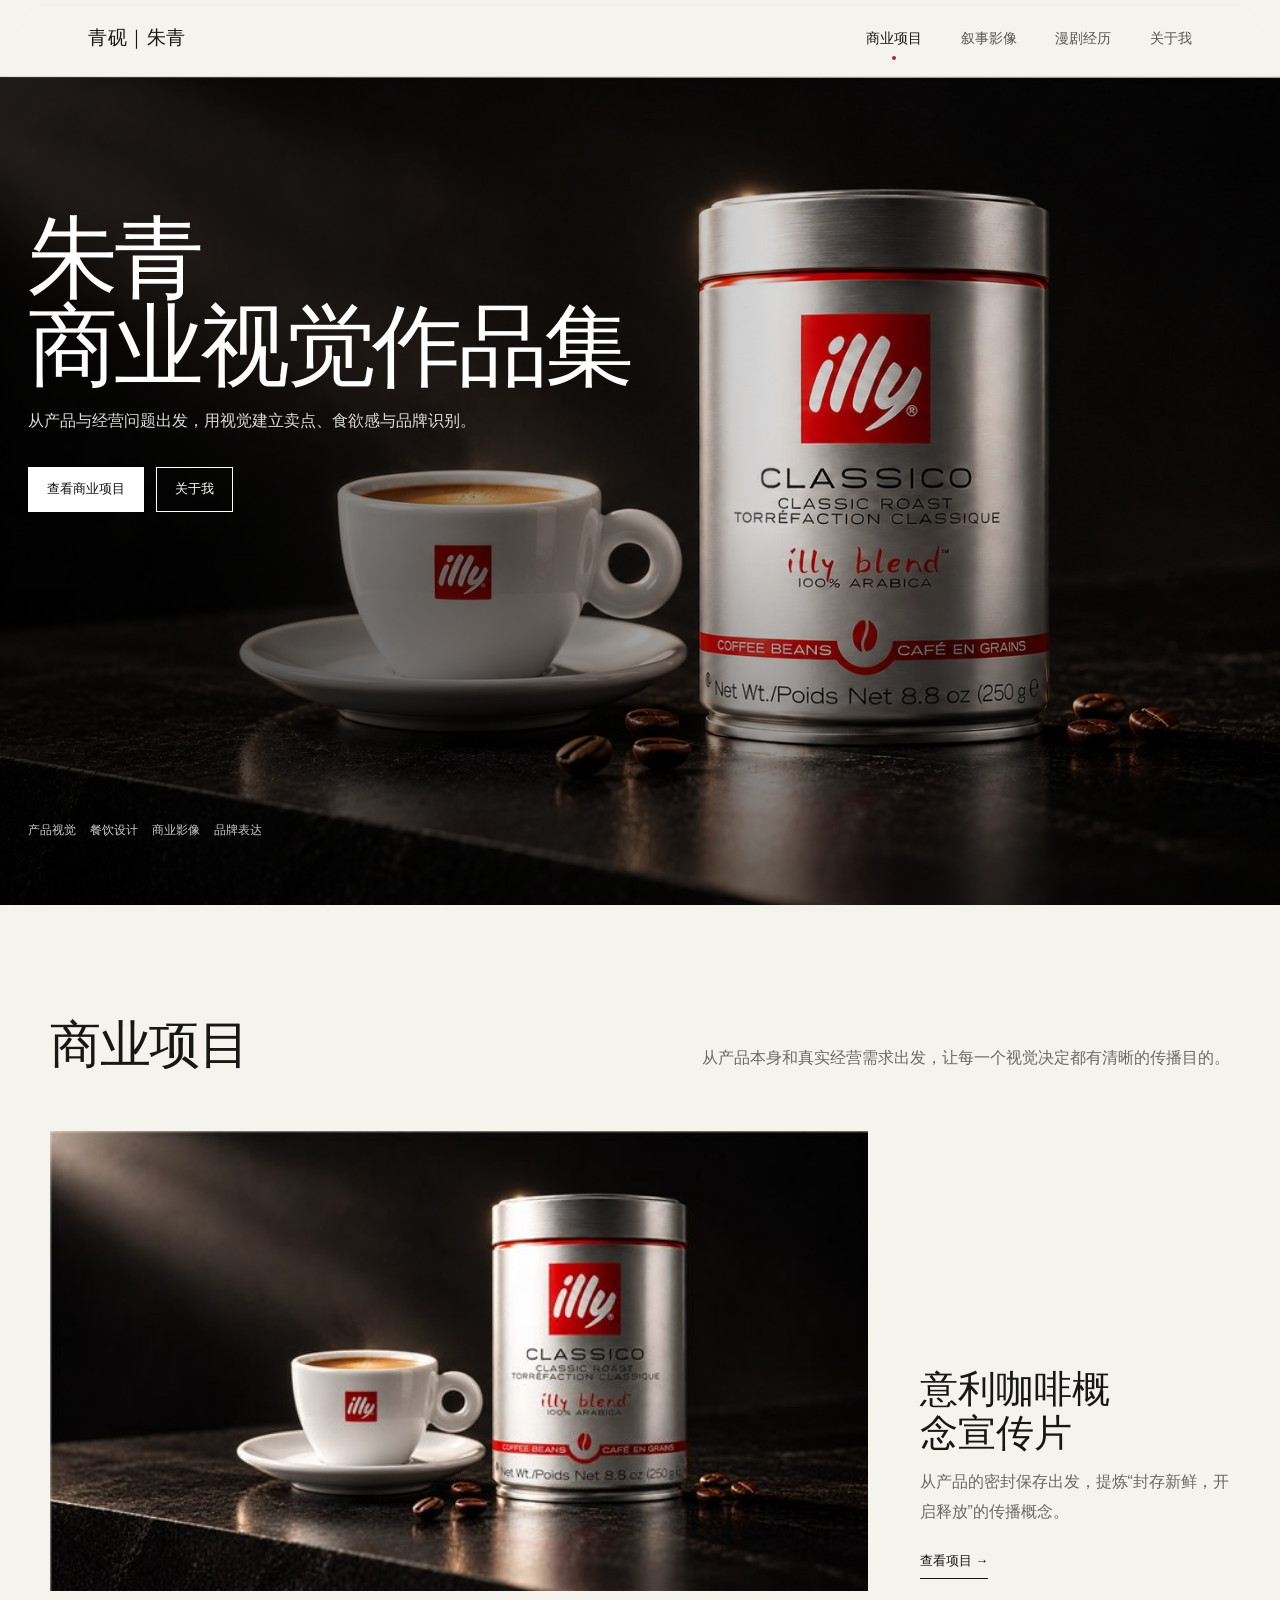
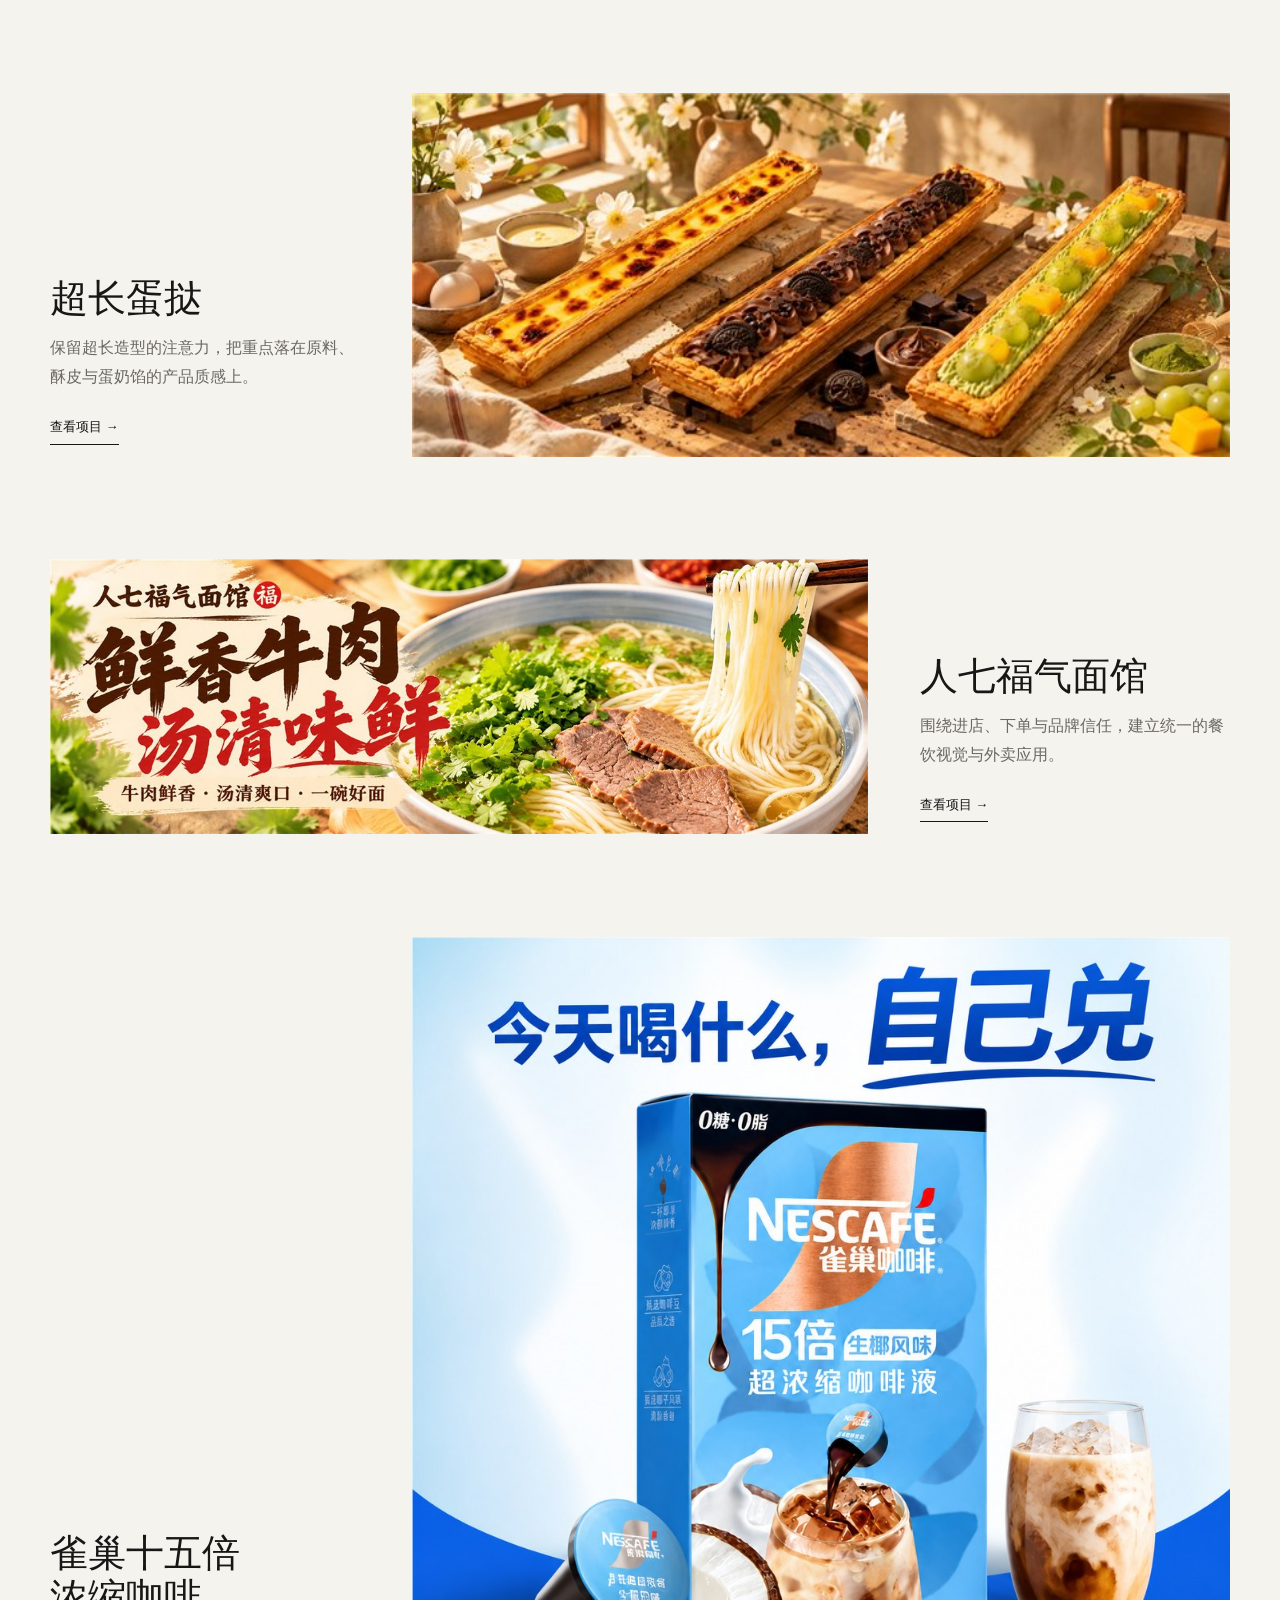
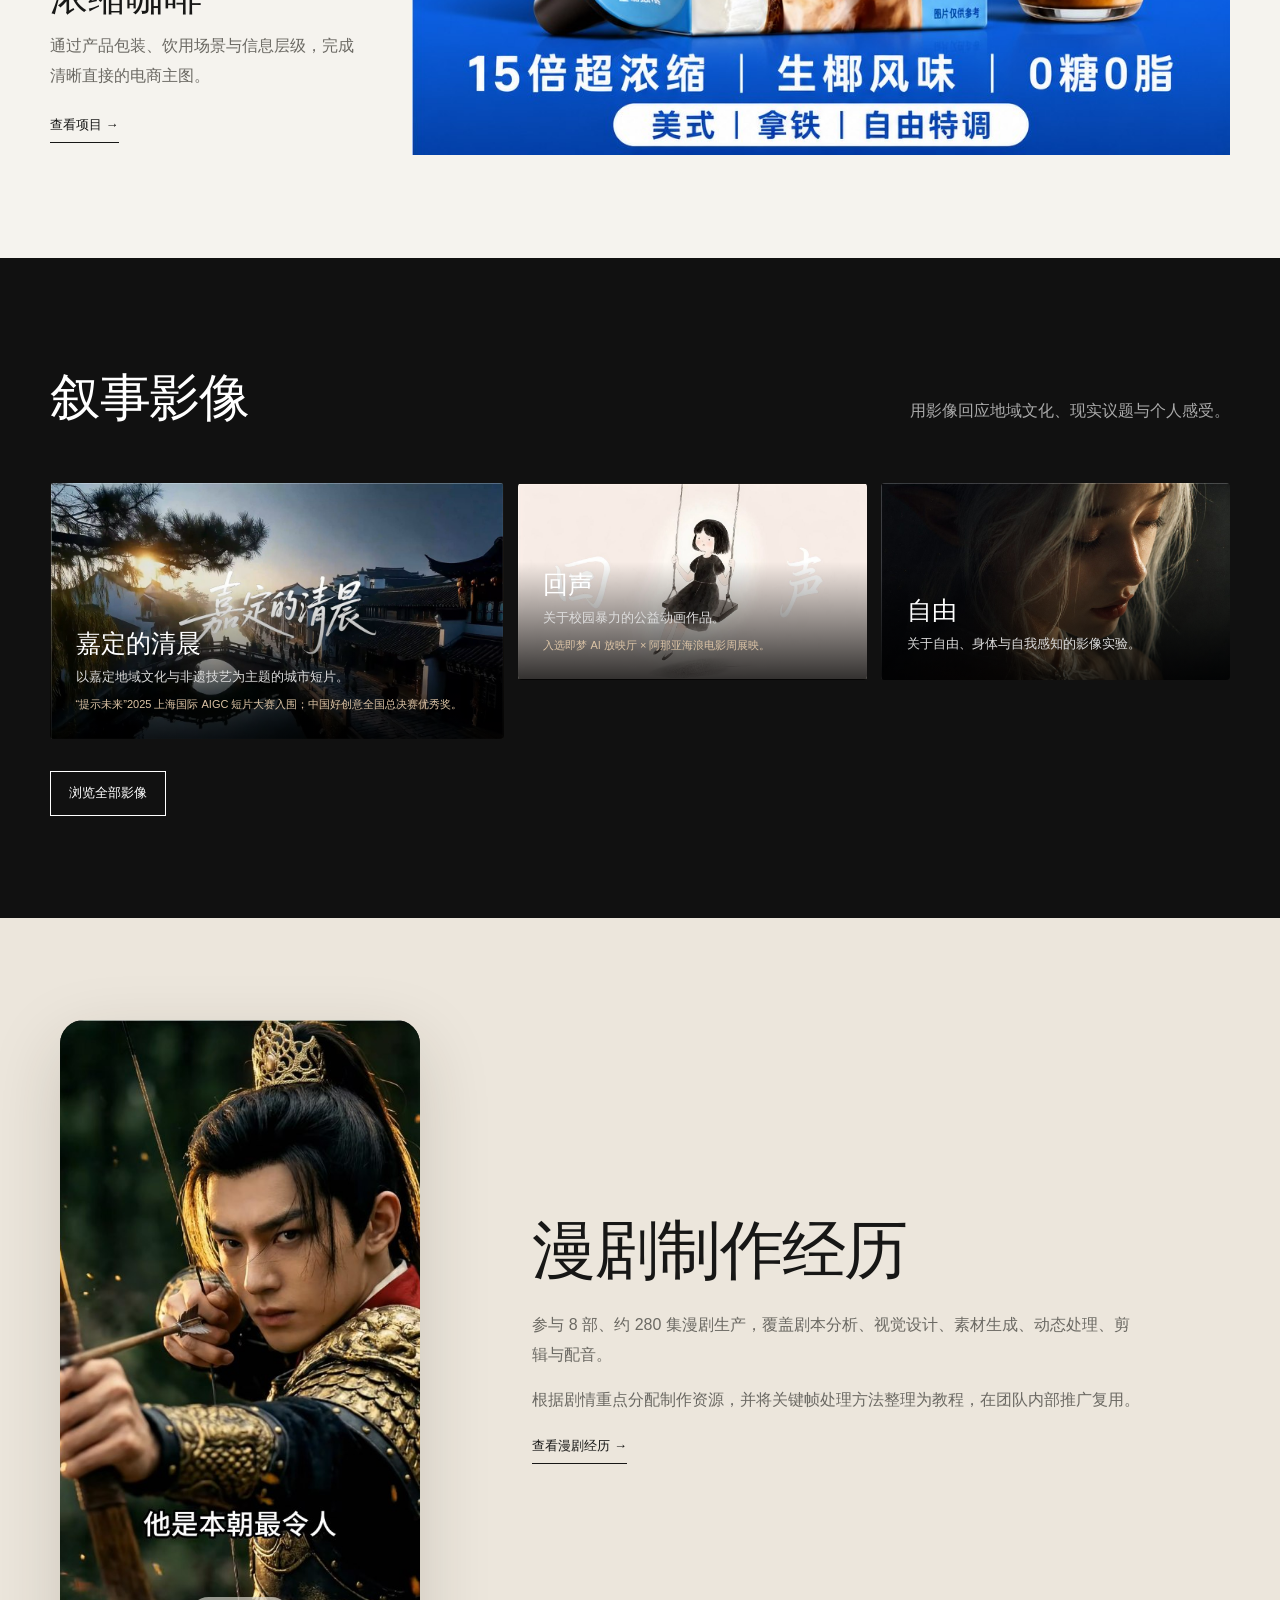
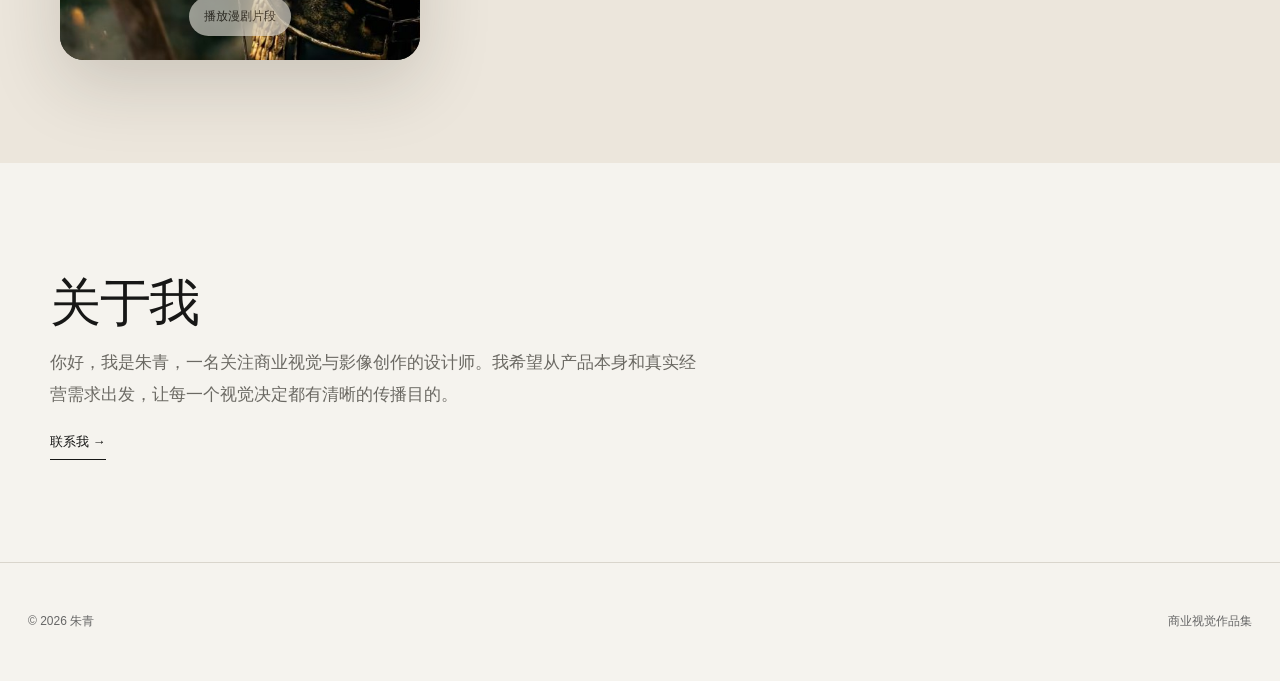
==== commit 7269cee7: "Fix video playback and portfolio interaction details" ====
--- a/index.html
+++ b/index.html
@@ -1,12 +1,12 @@
 <!doctype html>
 <html lang="zh-CN">
-<head><meta charset="utf-8"><meta name="viewport" content="width=device-width,initial-scale=1"><meta name="description" content="朱青的商业视觉作品集"><title>朱青｜商业视觉作品集</title><link rel="stylesheet" href="assets/css/site.css?v=20261020-native"><link rel="stylesheet" href="assets/css/final.css?v=20261020-native"></head>
+<head><meta charset="utf-8"><meta name="viewport" content="width=device-width,initial-scale=1"><meta name="description" content="朱青的商业视觉作品集"><title>朱青｜商业视觉作品集</title><link rel="stylesheet" href="assets/css/site.css?v=20261020-fixes"><link rel="stylesheet" href="assets/css/final.css?v=20261020-fixes"></head>
 <body>
 <header class="site-header"><nav class="nav"><a class="brand" href="index.html">青砚｜朱青</a><button class="menu-btn" aria-label="打开导航" aria-expanded="false">☰</button><div class="nav-links"><a aria-current="page" href="#work">商业项目</a><a href="films.html">叙事影像</a><a href="practice.html">漫剧经历</a><a href="about.html">关于我</a></div></nav></header>
 <main>
 <section class="hero"><div class="hero-media"><img src="assets/optimized/illy-hero.jpg" srcset="assets/responsive/illy-hero-640.jpg 640w, assets/responsive/illy-hero-1200.jpg 1200w, assets/optimized/illy-hero.jpg 1672w" sizes="100vw" width="1672" height="941" loading="eager" decoding="async" fetchpriority="high" alt="意利咖啡概念宣传片"></div><div class="hero-inner"><div><h1>朱青<br>商业视觉作品集</h1><p>从产品与经营问题出发，用视觉建立卖点、食欲感与品牌识别。</p><div class="hero-actions"><a class="btn light" href="#work">查看商业项目</a><a class="btn" href="about.html">关于我</a></div></div><div class="hero-bottom"><div class="tags"><span>产品视觉</span><span>餐饮设计</span><span>商业影像</span><span>品牌表达</span></div></div></div></section>
 <section class="section" id="work"><div class="section-inner"><div class="section-head"><div><h2>商业项目</h2></div><p class="section-intro">从产品本身和真实经营需求出发，让每一个视觉决定都有清晰的传播目的。</p></div><div class="project-list">
-<article class="project-card"><a class="project-media" href="illy.html"><img loading="lazy" decoding="async" width="1672" height="941" src="assets/optimized/illy-hero.jpg" srcset="assets/responsive/illy-hero-640.jpg 640w, assets/responsive/illy-hero-1200.jpg 1200w, assets/optimized/illy-hero.jpg 1672w" sizes="(max-width: 900px) calc(100vw - 40px), 1120px" alt="意利咖啡概念宣传片"></a><div class="project-meta"><h3>意利咖啡概念宣传片</h3><p>从产品的密封保存出发，提炼“封存新鲜，开启释放”的传播概念。</p><a class="text-link" href="illy.html">查看项目 →</a></div></article>
+<article class="project-card"><a class="project-media" href="illy.html"><img loading="lazy" decoding="async" width="1672" height="941" src="assets/responsive/illy-hero-640.jpg" srcset="assets/responsive/illy-hero-640.jpg 640w, assets/responsive/illy-hero-1200.jpg 1200w, assets/optimized/illy-hero.jpg 1672w" sizes="(max-width: 900px) calc(100vw - 40px), 1120px" alt="意利咖啡概念宣传片"></a><div class="project-meta"><h3>意利咖啡概念宣传片</h3><p>从产品的密封保存出发，提炼“封存新鲜，开启释放”的传播概念。</p><a class="text-link" href="illy.html">查看项目 →</a></div></article>
 <article class="project-card"><a class="project-media" href="tart.html"><img loading="lazy" decoding="async" width="1800" height="800" src="assets/optimized/tart-trio.jpg" srcset="assets/responsive/tart-trio-640.jpg 640w, assets/responsive/tart-trio-1200.jpg 1200w, assets/optimized/tart-trio.jpg 1800w" sizes="(max-width: 900px) calc(100vw - 40px), 1120px" alt="超长蛋挞三种口味"></a><div class="project-meta"><h3>超长蛋挞</h3><p>保留超长造型的注意力，把重点落在原料、酥皮与蛋奶馅的产品质感上。</p><a class="text-link" href="tart.html">查看项目 →</a></div></article>
 <article class="project-card"><a class="project-media" href="noodle.html"><img loading="lazy" decoding="async" width="1800" height="606" src="assets/optimized/noodle-triptych.jpg" srcset="assets/responsive/noodle-triptych-640.jpg 640w, assets/responsive/noodle-triptych-1200.jpg 1200w, assets/optimized/noodle-triptych.jpg 1800w" sizes="(max-width: 900px) calc(100vw - 40px), 1120px" alt="人七福气面馆餐饮视觉"></a><div class="project-meta"><h3>人七福气面馆</h3><p>围绕进店、下单与品牌信任，建立统一的餐饮视觉与外卖应用。</p><a class="text-link" href="noodle.html">查看项目 →</a></div></article>
 <article class="project-card"><a class="project-media" href="nescafe.html"><img loading="lazy" decoding="async" width="1024" height="1024" src="assets/optimized/nescafe-final.jpg" srcset="assets/responsive/nescafe-final-640.jpg 640w, assets/optimized/nescafe-final.jpg 1024w" sizes="(max-width: 900px) calc(100vw - 40px), 1120px" alt="雀巢十五倍浓缩咖啡电商视觉"></a><div class="project-meta"><h3>雀巢十五倍浓缩咖啡</h3><p>通过产品包装、饮用场景与信息层级，完成清晰直接的电商主图。</p><a class="text-link" href="nescafe.html">查看项目 →</a></div></article>
@@ -19,5 +19,5 @@
 <section class="section drama-feature"><div class="section-inner drama-layout"><div class="vertical-video-card"><video width="1080" height="1920" loading="lazy" preload="none" playsinline poster="assets/optimized/drama-poster.jpg" tabindex="0" role="button" aria-label="播放或暂停漫剧片段"><source data-src="assets/video/jiuzhou-demo.mp4" type="video/mp4"></video><span class="play-cue">播放漫剧片段</span></div><div class="drama-copy"><h2>漫剧制作经历</h2><p>参与 8 部、约 280 集漫剧生产，覆盖剧本分析、视觉设计、素材生成、动态处理、剪辑与配音。</p><p>根据剧情重点分配制作资源，并将关键帧处理方法整理为教程，在团队内部推广复用。</p><a class="text-link" href="practice.html">查看漫剧经历 →</a></div></div></section>
 <section class="section about-teaser"><div class="section-inner"><h2>关于我</h2><p>你好，我是朱青，一名关注商业视觉与影像创作的设计师。我希望从产品本身和真实经营需求出发，让每一个视觉决定都有清晰的传播目的。</p><a class="text-link" href="about.html">联系我 →</a></div></section>
 </main>
-<footer class="site-footer"><div class="footer-inner"><span>© <span data-year></span> 朱青</span><span>商业视觉作品集</span></div></footer><script src="assets/js/site.js?v=20261020-native"></script>
+<footer class="site-footer"><div class="footer-inner"><span>© <span data-year></span> 朱青</span><span>商业视觉作品集</span></div></footer><script src="assets/js/site.js?v=20261020-fixes"></script>
 </body></html>
--- a/assets/css/final.css
+++ b/assets/css/final.css
@@ -1,6 +1,8 @@
 body.dark-section .site-header{color:var(--ink)}
 .project-media,.cover,.image-wide,.image-grid figure,.showcase,.vertical-video-card{background:#e8e3da}
 .hero-media,.film-card{background:#171512}
+.video-wrap video{width:100%;height:auto;max-height:none;aspect-ratio:16/9;object-fit:contain}
+.showcase{background:transparent}
 .brand,.nav-links a,.text-link,.btn,.project-card,.film-card,.project-nav a,.vertical-video-card{transition:color .45s ease,background-color .45s ease,border-color .45s ease,box-shadow .55s ease,transform .55s cubic-bezier(.2,.7,.2,1),opacity .45s ease}
 .project-media img,.film-card img{transition:transform .7s cubic-bezier(.2,.7,.2,1),filter .7s ease}
 .project-media{aspect-ratio:auto;background:transparent}
@@ -112,6 +114,7 @@
   .film-card{min-height:0}.project-nav a{padding:26px 20px}
 }
 @media(max-width:420px){
+  .hero p{text-shadow:0 1px 10px rgba(0,0,0,.58)}
   .hero h1{max-width:7.5em;font-size:clamp(40px,12vw,48px);line-height:1.08;letter-spacing:-.02em}.hero p{line-height:1.8;text-wrap:pretty}
   .page-meta{gap:9px 18px}.image-grid,.image-grid.three{grid-template-columns:1fr}
 }
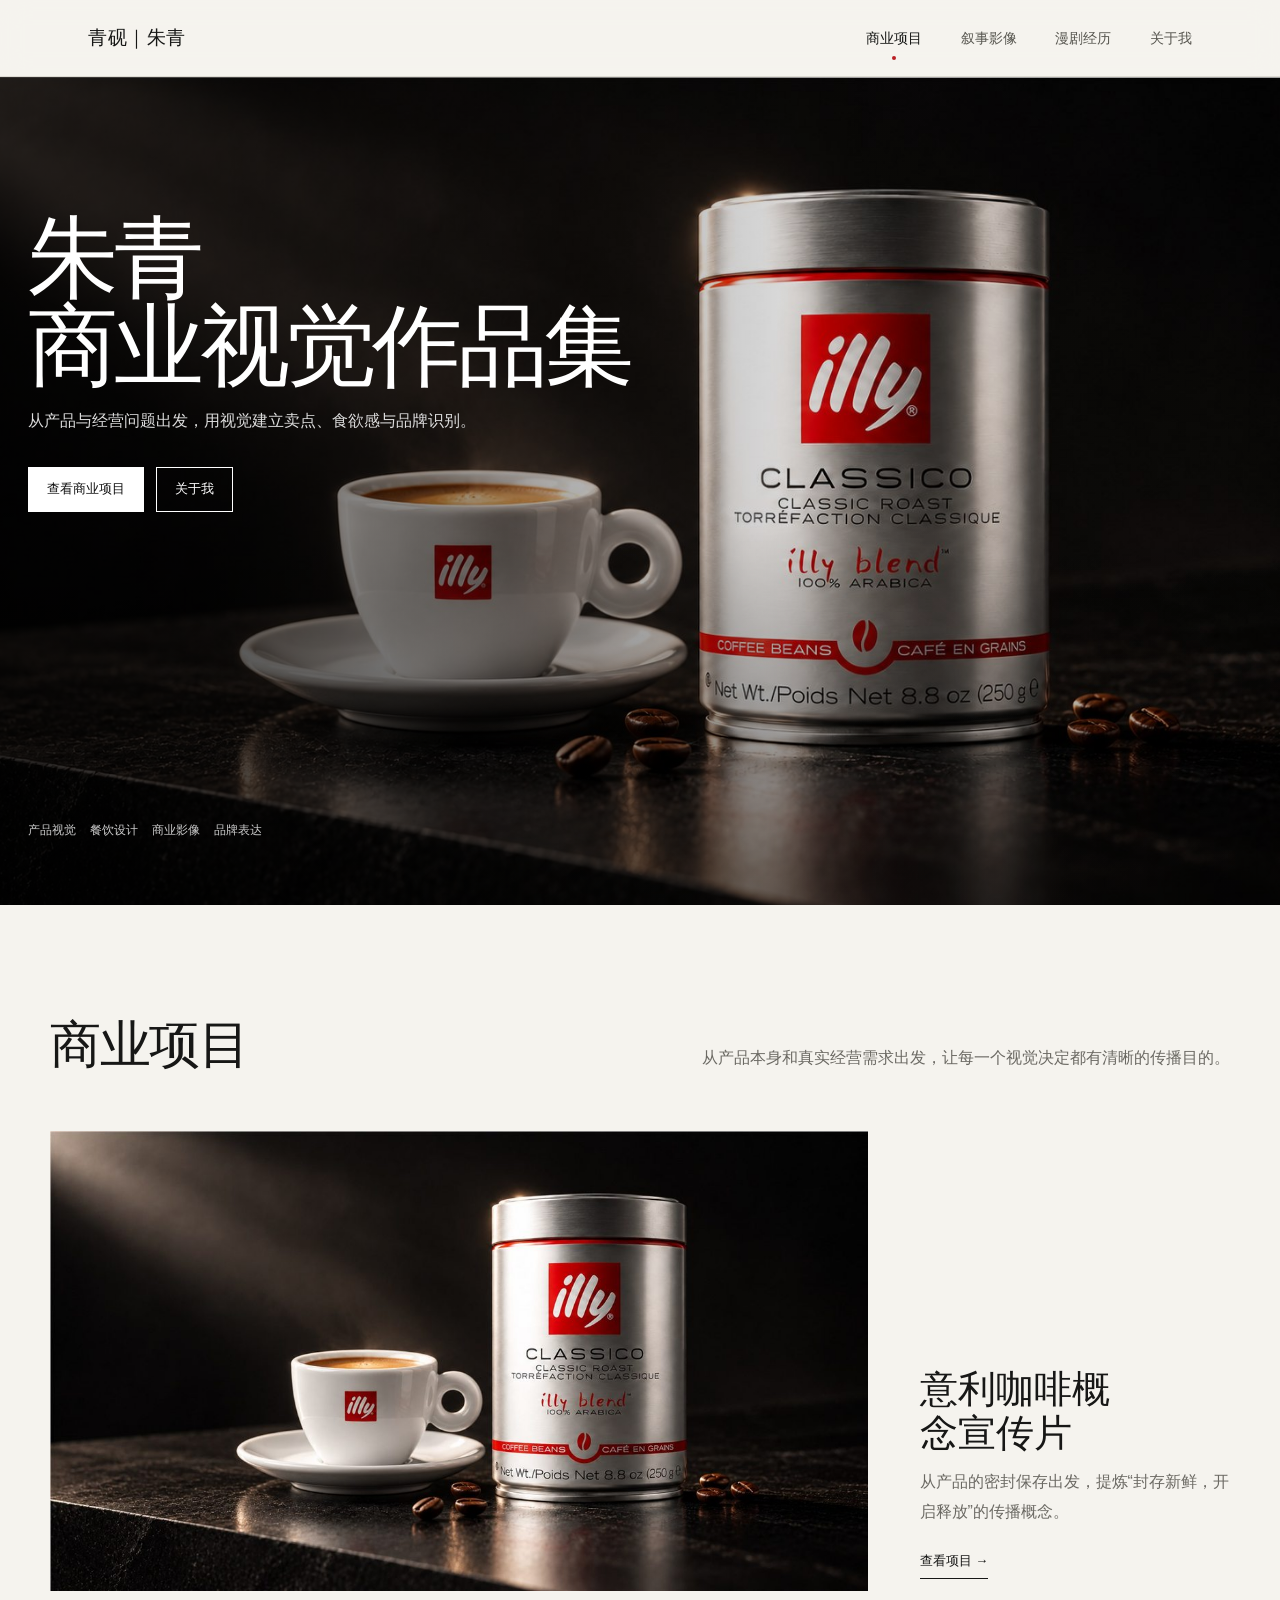
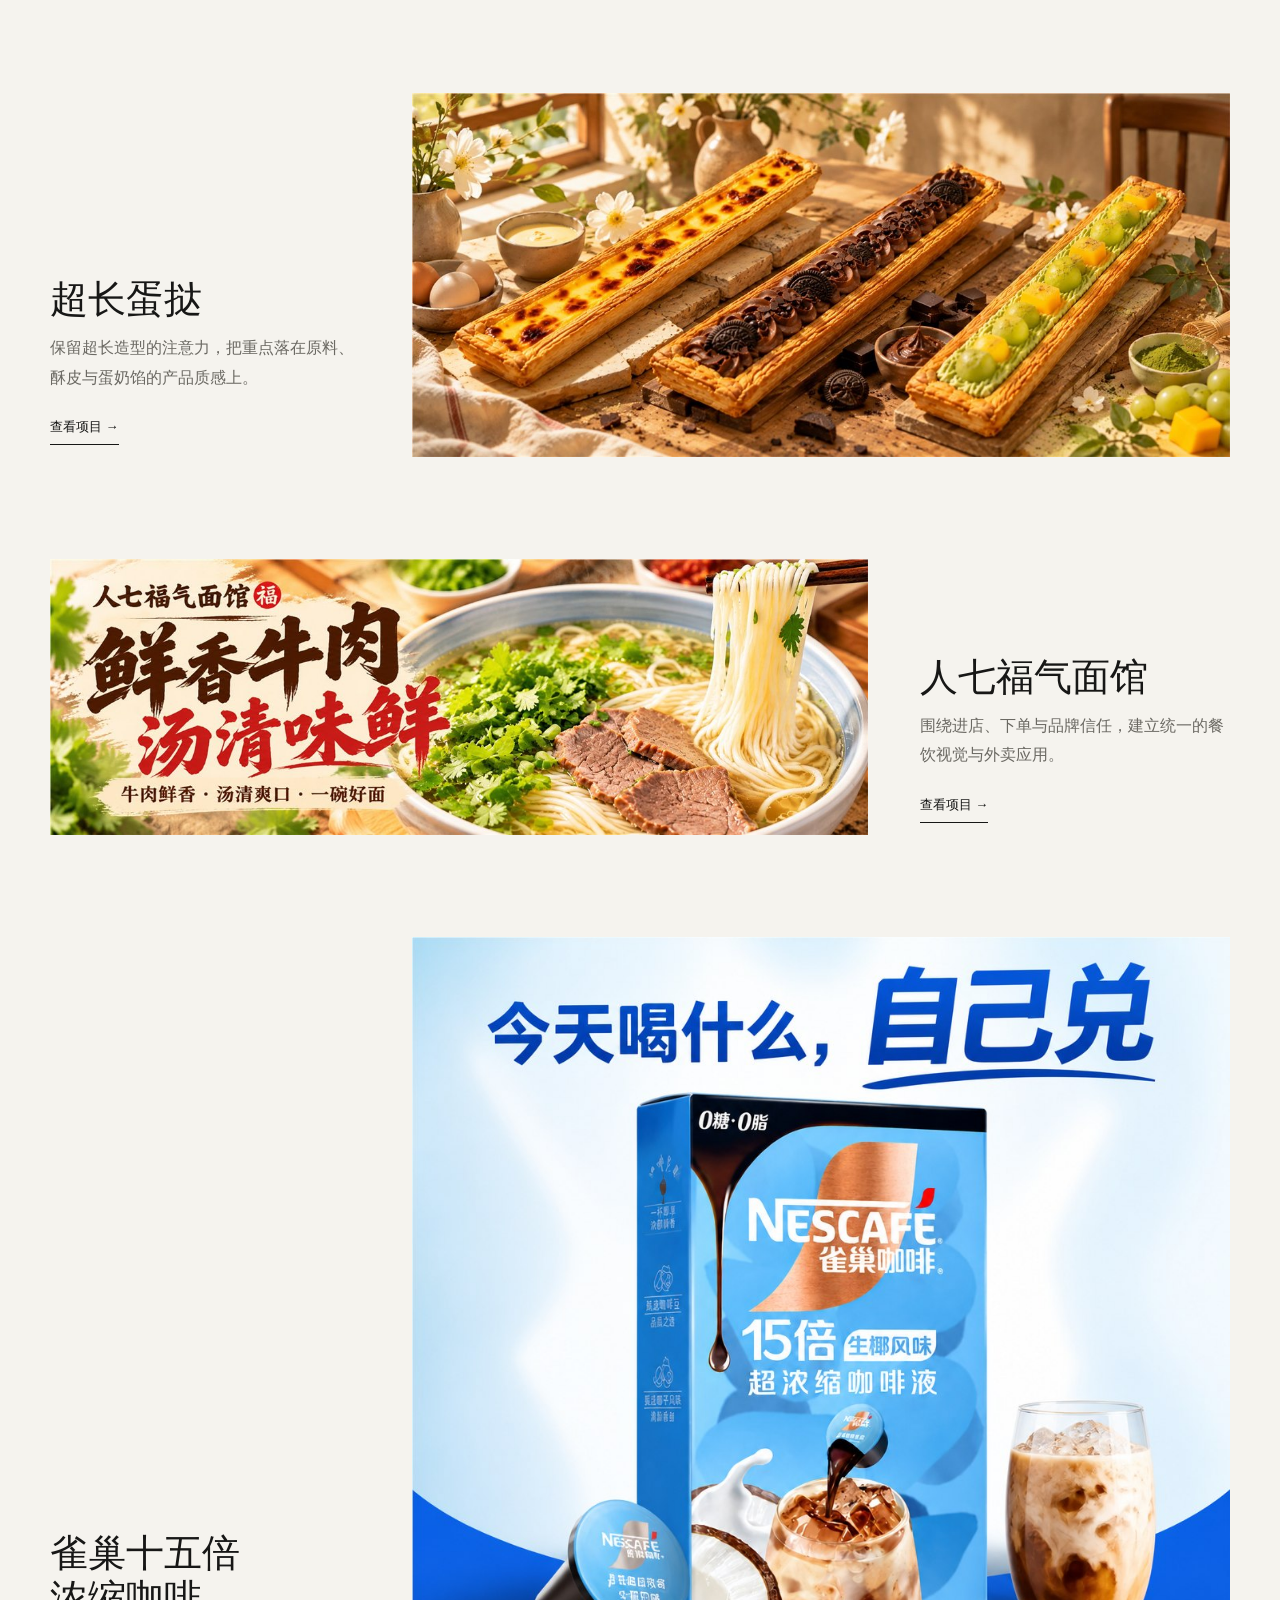
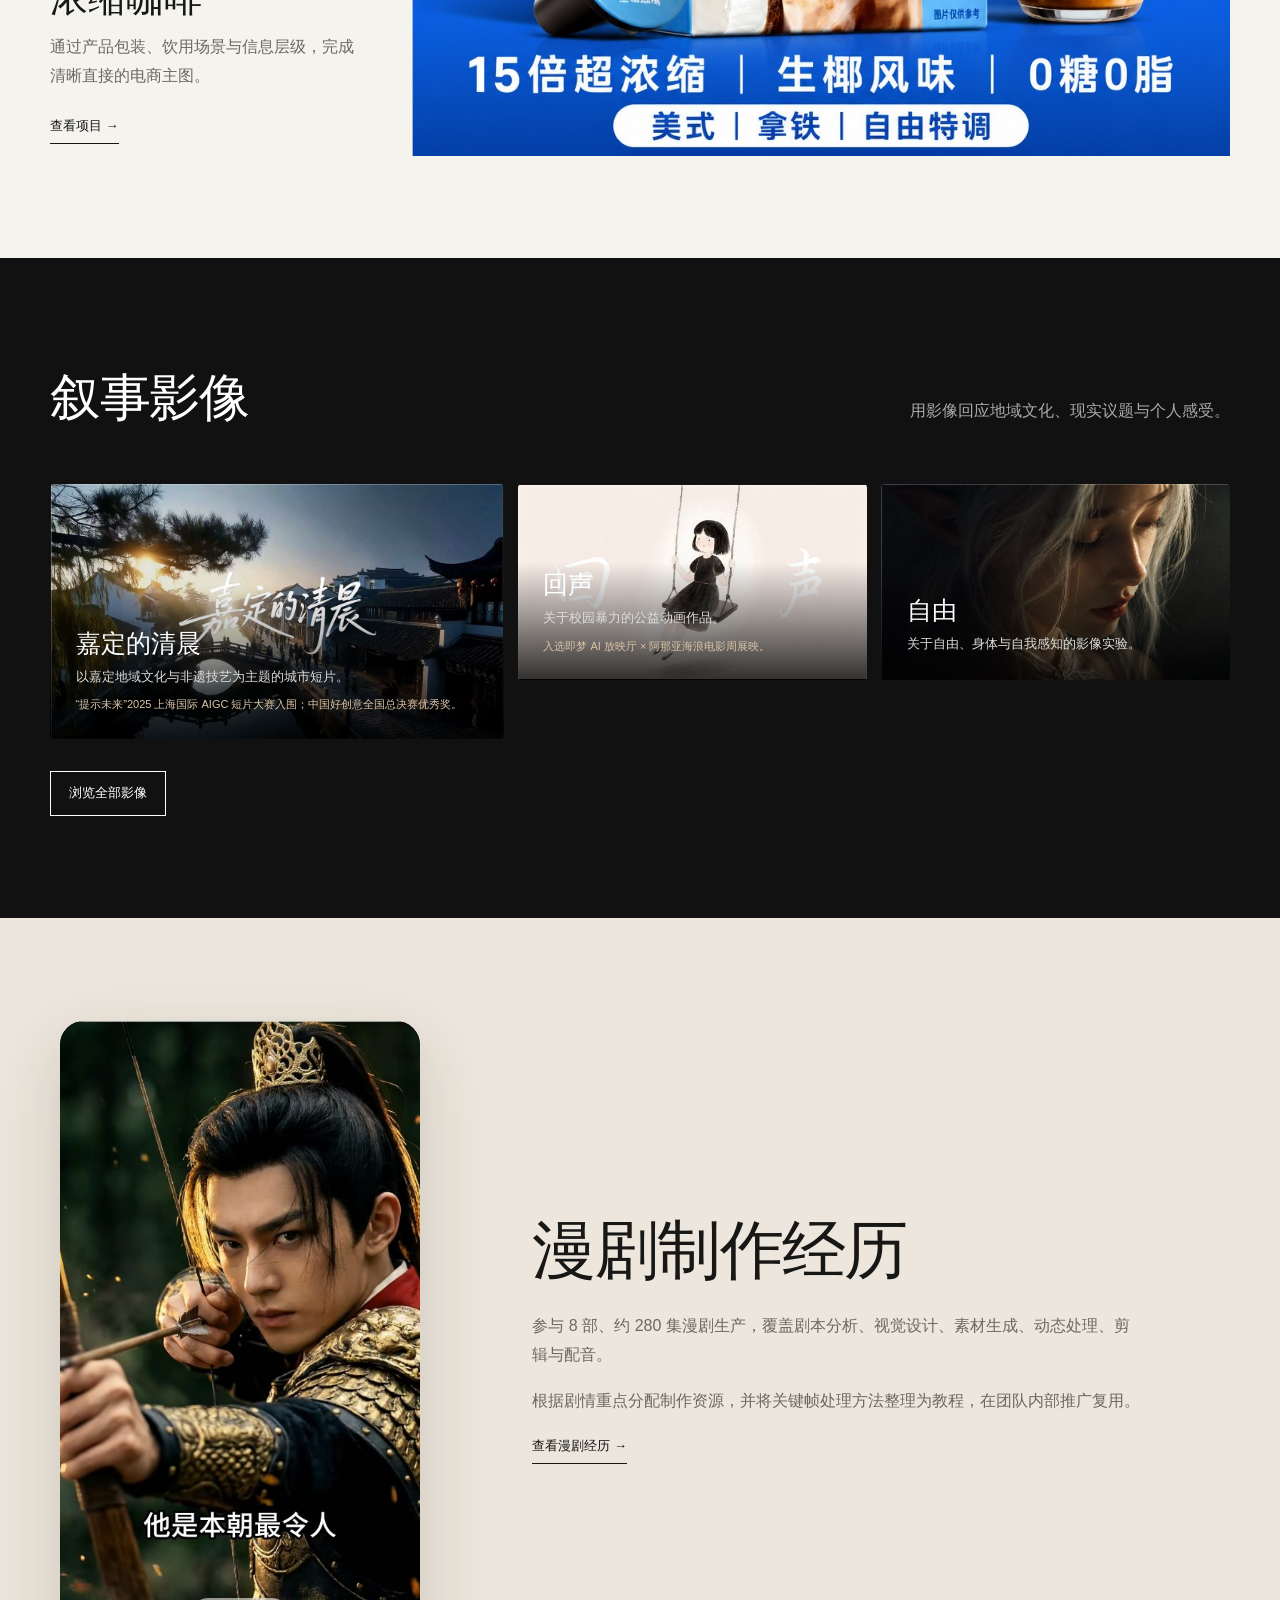
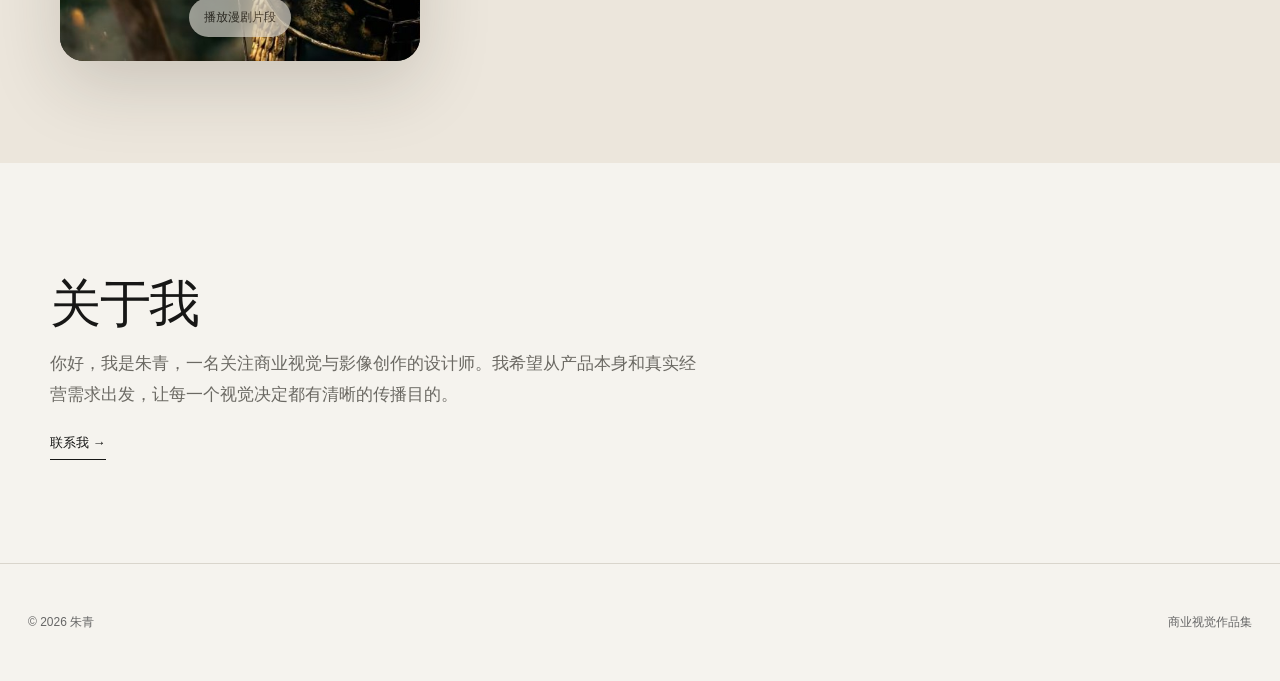
==== commit 85ea0142: "perf: serve portfolio videos from Pages" ====
--- a/index.html
+++ b/index.html
@@ -16,7 +16,7 @@
 <a class="film-card" href="echo.html"><img loading="lazy" decoding="async" width="1271" height="708" src="assets/optimized/echo-cover.jpg" srcset="assets/responsive/echo-cover-640.jpg 640w, assets/responsive/echo-cover-1200.jpg 1200w, assets/optimized/echo-cover.jpg 1271w" sizes="(max-width: 900px) calc(100vw - 40px), 1120px" alt="回声"><div class="film-copy"><h3>回声</h3><p>关于校园暴力的公益动画作品。</p><small>入选即梦 AI 放映厅 × 阿那亚海浪电影周展映。</small></div></a>
 <a class="film-card" href="freedom.html"><img loading="lazy" decoding="async" width="1672" height="941" src="assets/optimized/freedom-cover.jpg" srcset="assets/responsive/freedom-cover-640.jpg 640w, assets/responsive/freedom-cover-1200.jpg 1200w, assets/optimized/freedom-cover.jpg 1672w" sizes="(max-width: 900px) calc(100vw - 40px), 1120px" alt="自由"><div class="film-copy"><h3>自由</h3><p>关于自由、身体与自我感知的影像实验。</p></div></a>
 </div><div class="section-action"><a class="btn" href="films.html">浏览全部影像</a></div></div></section>
-<section class="section drama-feature"><div class="section-inner drama-layout"><div class="vertical-video-card"><video width="1080" height="1920" loading="lazy" preload="none" playsinline poster="assets/optimized/drama-poster.jpg" tabindex="0" role="button" aria-label="播放或暂停漫剧片段"><source data-src="assets/video/jiuzhou-demo.mp4" type="video/mp4"></video><span class="play-cue">播放漫剧片段</span></div><div class="drama-copy"><h2>漫剧制作经历</h2><p>参与 8 部、约 280 集漫剧生产，覆盖剧本分析、视觉设计、素材生成、动态处理、剪辑与配音。</p><p>根据剧情重点分配制作资源，并将关键帧处理方法整理为教程，在团队内部推广复用。</p><a class="text-link" href="practice.html">查看漫剧经历 →</a></div></div></section>
+<section class="section drama-feature"><div class="section-inner drama-layout"><div class="vertical-video-card"><video width="1080" height="1920" loading="lazy" preload="metadata" playsinline poster="assets/optimized/drama-poster.jpg" tabindex="0" role="button" aria-label="播放或暂停漫剧片段"><source src="assets/video/jiuzhou-demo.mp4" type="video/mp4"></video><span class="play-cue">播放漫剧片段</span></div><div class="drama-copy"><h2>漫剧制作经历</h2><p>参与 8 部、约 280 集漫剧生产，覆盖剧本分析、视觉设计、素材生成、动态处理、剪辑与配音。</p><p>根据剧情重点分配制作资源，并将关键帧处理方法整理为教程，在团队内部推广复用。</p><a class="text-link" href="practice.html">查看漫剧经历 →</a></div></div></section>
 <section class="section about-teaser"><div class="section-inner"><h2>关于我</h2><p>你好，我是朱青，一名关注商业视觉与影像创作的设计师。我希望从产品本身和真实经营需求出发，让每一个视觉决定都有清晰的传播目的。</p><a class="text-link" href="about.html">联系我 →</a></div></section>
 </main>
 <footer class="site-footer"><div class="footer-inner"><span>© <span data-year></span> 朱青</span><span>商业视觉作品集</span></div></footer><script src="assets/js/site.js?v=20261020-fixes"></script>
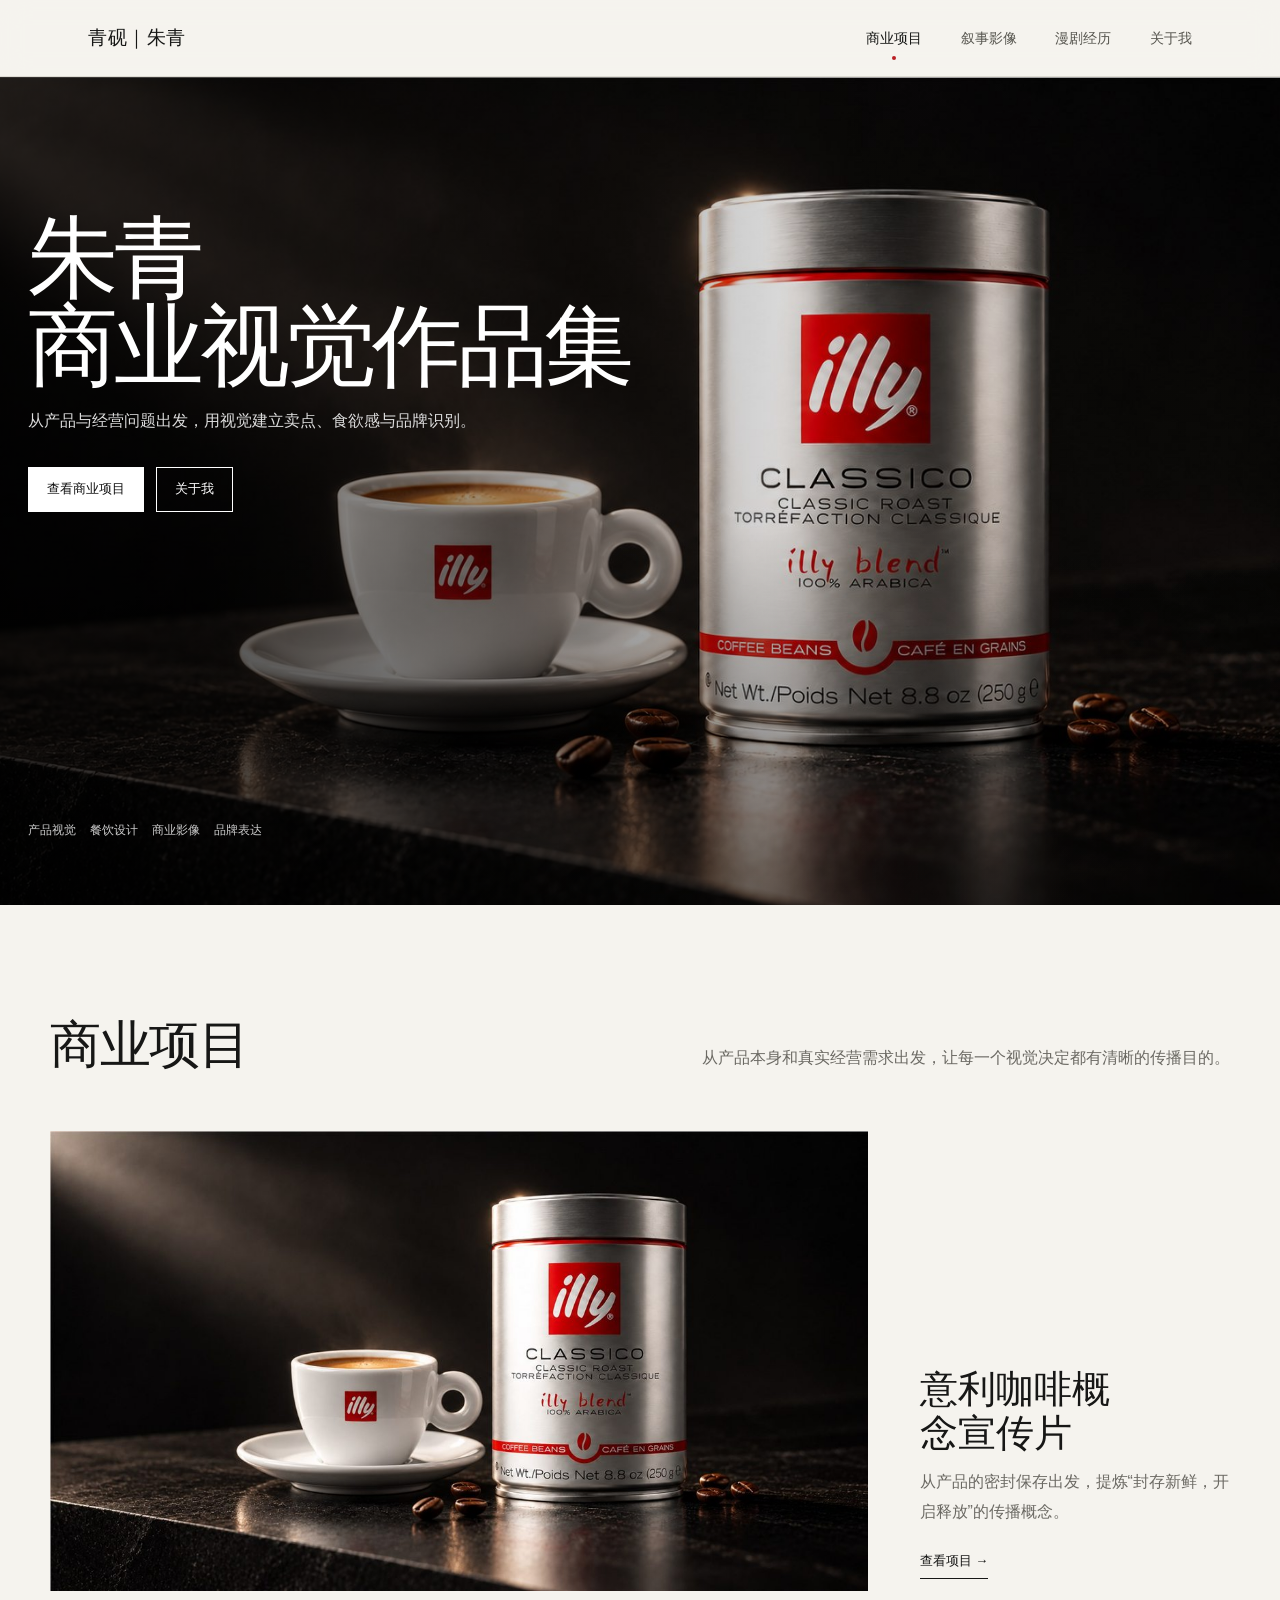
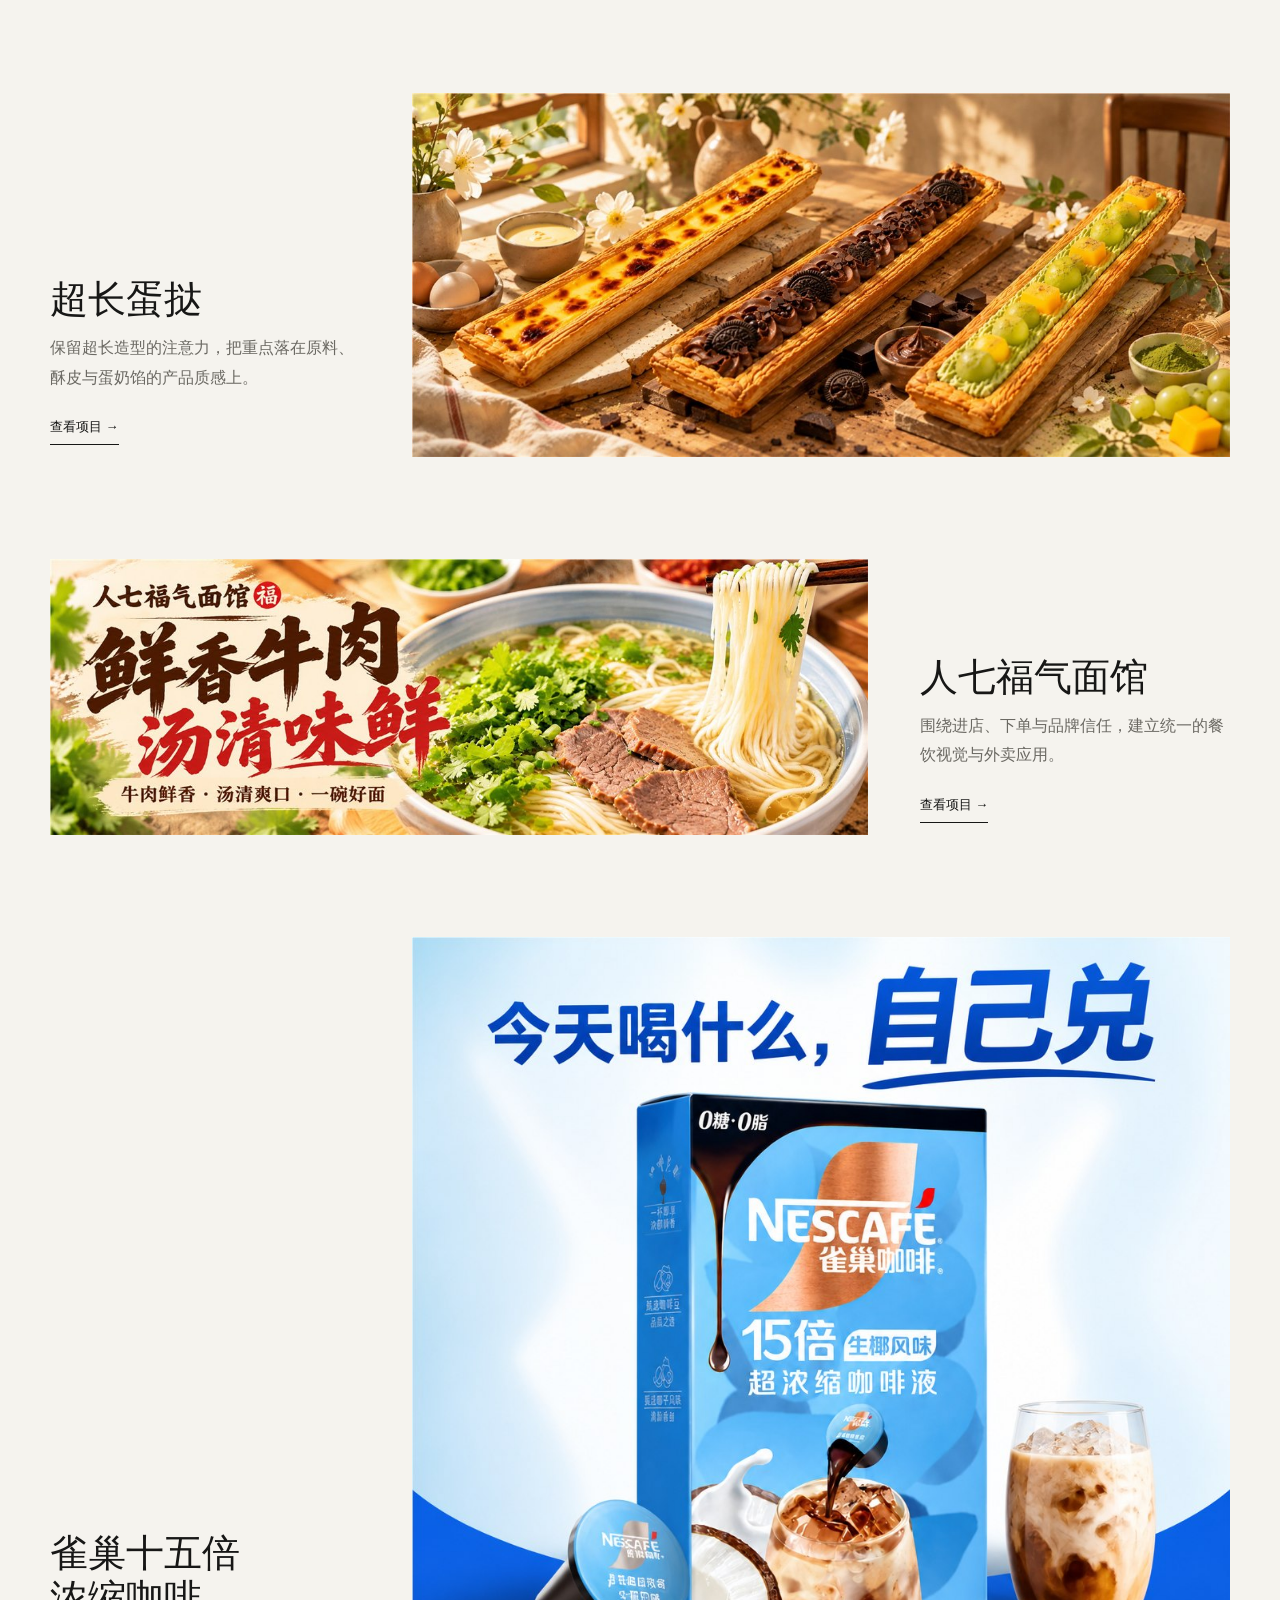
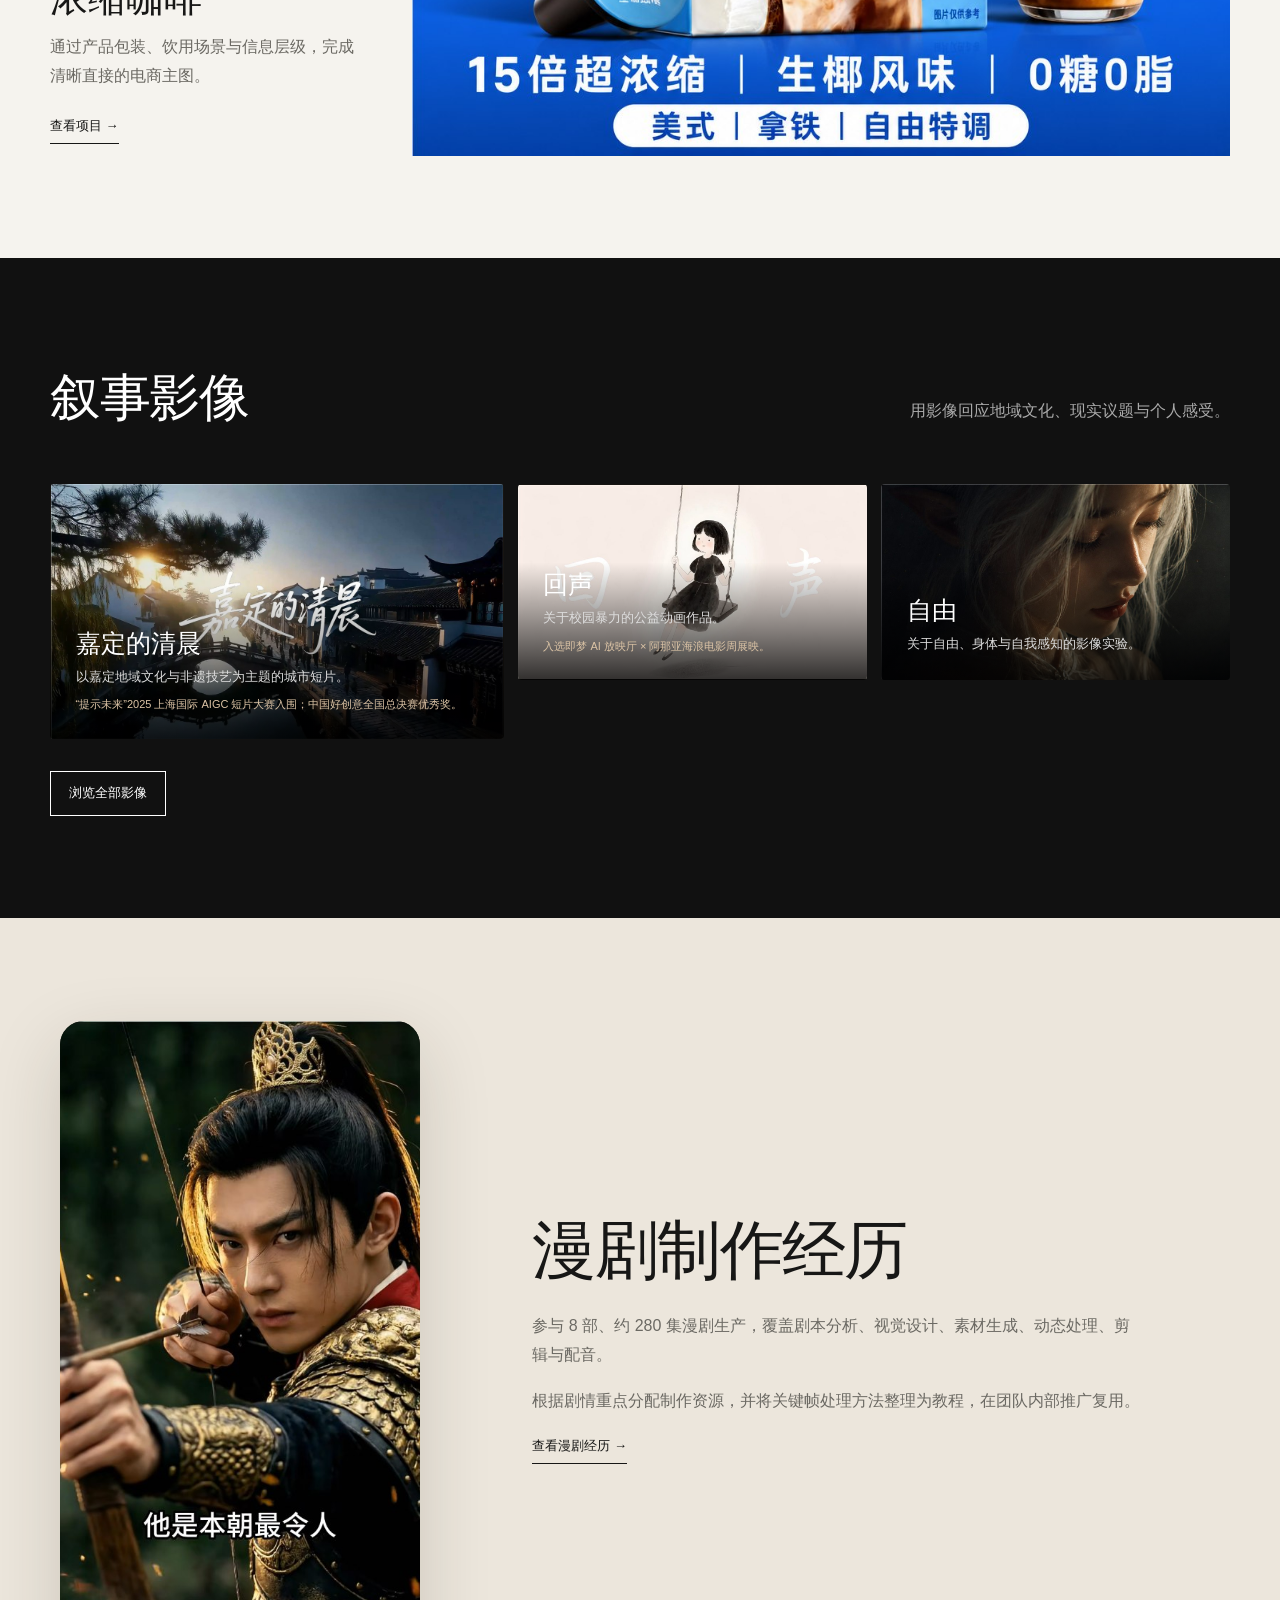
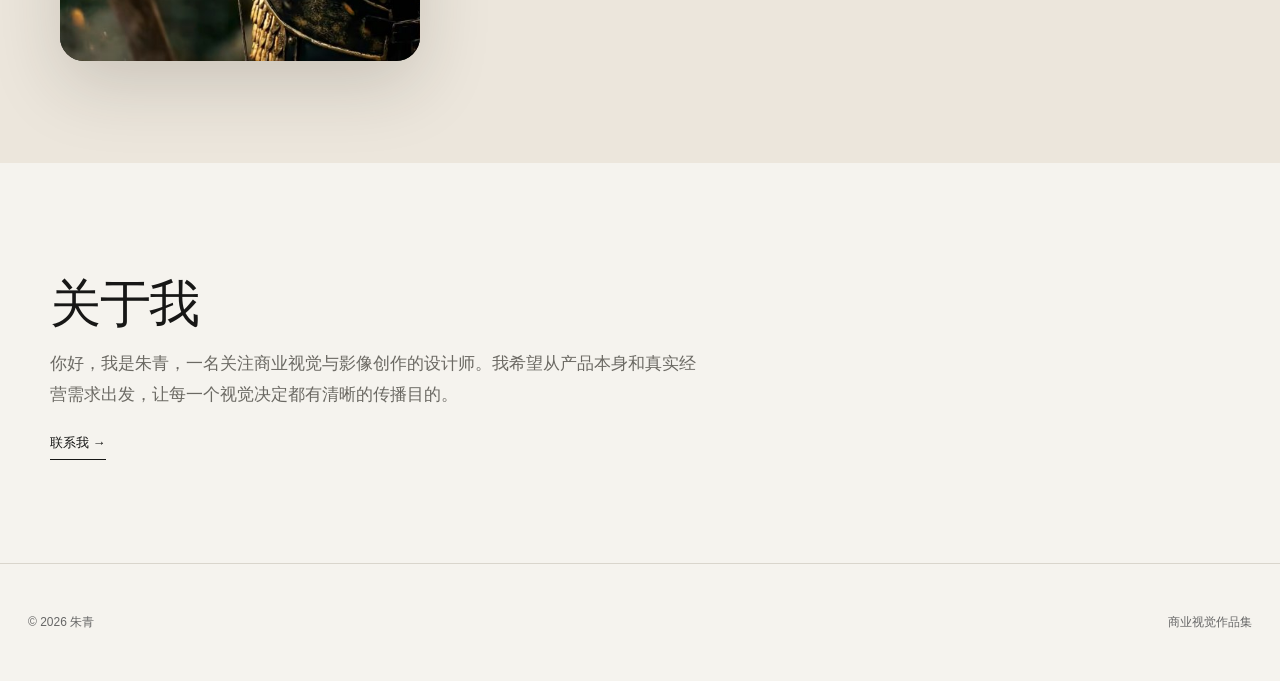
==== commit 69e1571c: "fix: match original site video playback" ====
--- a/index.html
+++ b/index.html
@@ -16,7 +16,7 @@
 <a class="film-card" href="echo.html"><img loading="lazy" decoding="async" width="1271" height="708" src="assets/optimized/echo-cover.jpg" srcset="assets/responsive/echo-cover-640.jpg 640w, assets/responsive/echo-cover-1200.jpg 1200w, assets/optimized/echo-cover.jpg 1271w" sizes="(max-width: 900px) calc(100vw - 40px), 1120px" alt="回声"><div class="film-copy"><h3>回声</h3><p>关于校园暴力的公益动画作品。</p><small>入选即梦 AI 放映厅 × 阿那亚海浪电影周展映。</small></div></a>
 <a class="film-card" href="freedom.html"><img loading="lazy" decoding="async" width="1672" height="941" src="assets/optimized/freedom-cover.jpg" srcset="assets/responsive/freedom-cover-640.jpg 640w, assets/responsive/freedom-cover-1200.jpg 1200w, assets/optimized/freedom-cover.jpg 1672w" sizes="(max-width: 900px) calc(100vw - 40px), 1120px" alt="自由"><div class="film-copy"><h3>自由</h3><p>关于自由、身体与自我感知的影像实验。</p></div></a>
 </div><div class="section-action"><a class="btn" href="films.html">浏览全部影像</a></div></div></section>
-<section class="section drama-feature"><div class="section-inner drama-layout"><div class="vertical-video-card"><video width="1080" height="1920" loading="lazy" preload="metadata" playsinline poster="assets/optimized/drama-poster.jpg" tabindex="0" role="button" aria-label="播放或暂停漫剧片段"><source src="assets/video/jiuzhou-demo.mp4" type="video/mp4"></video><span class="play-cue">播放漫剧片段</span></div><div class="drama-copy"><h2>漫剧制作经历</h2><p>参与 8 部、约 280 集漫剧生产，覆盖剧本分析、视觉设计、素材生成、动态处理、剪辑与配音。</p><p>根据剧情重点分配制作资源，并将关键帧处理方法整理为教程，在团队内部推广复用。</p><a class="text-link" href="practice.html">查看漫剧经历 →</a></div></div></section>
+<section class="section drama-feature"><div class="section-inner drama-layout"><div class="vertical-video-card"><video width="1080" height="1920" src="assets/video/jiuzhou-demo.mp4" preload="metadata" muted loop playsinline poster="assets/optimized/drama-poster.jpg" aria-label="漫剧片段，进入视口后静音播放"></video></div><div class="drama-copy"><h2>漫剧制作经历</h2><p>参与 8 部、约 280 集漫剧生产，覆盖剧本分析、视觉设计、素材生成、动态处理、剪辑与配音。</p><p>根据剧情重点分配制作资源，并将关键帧处理方法整理为教程，在团队内部推广复用。</p><a class="text-link" href="practice.html">查看漫剧经历 →</a></div></div></section>
 <section class="section about-teaser"><div class="section-inner"><h2>关于我</h2><p>你好，我是朱青，一名关注商业视觉与影像创作的设计师。我希望从产品本身和真实经营需求出发，让每一个视觉决定都有清晰的传播目的。</p><a class="text-link" href="about.html">联系我 →</a></div></section>
 </main>
 <footer class="site-footer"><div class="footer-inner"><span>© <span data-year></span> 朱青</span><span>商业视觉作品集</span></div></footer><script src="assets/js/site.js?v=20261020-fixes"></script>
